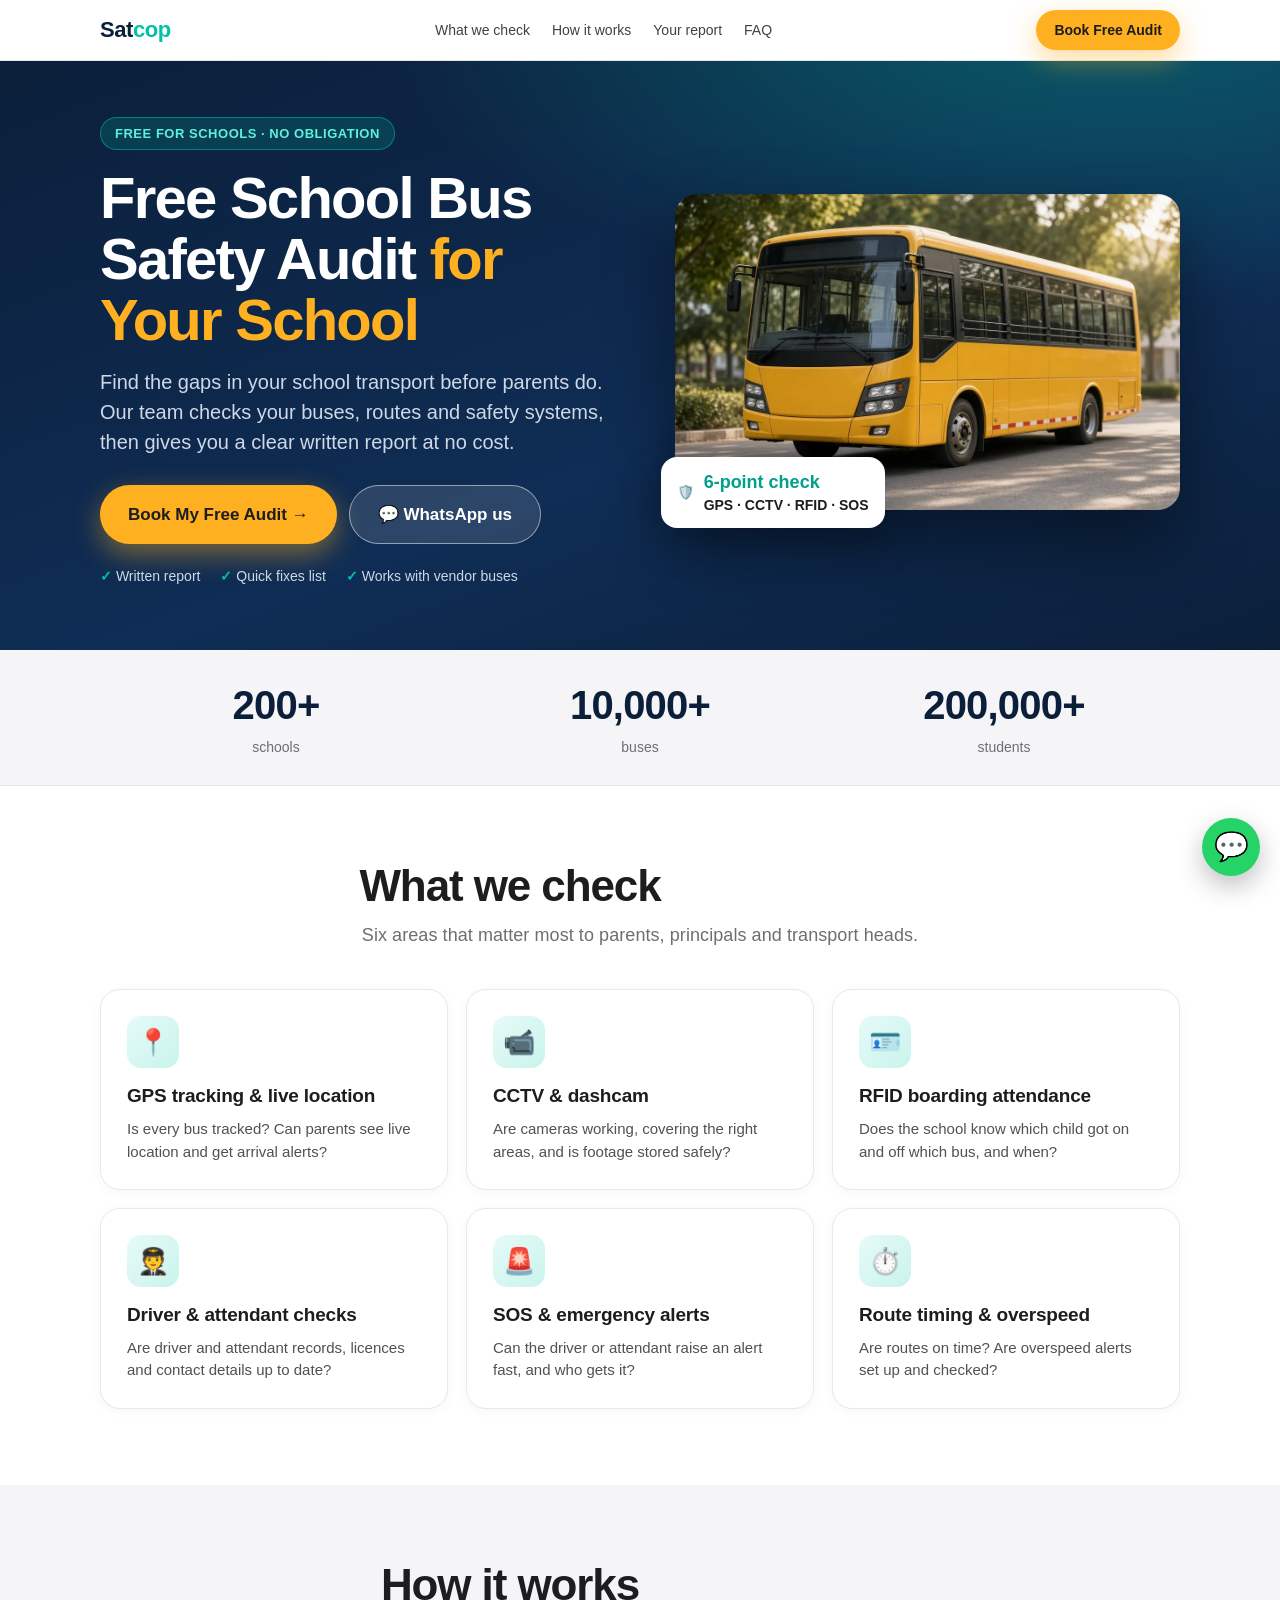
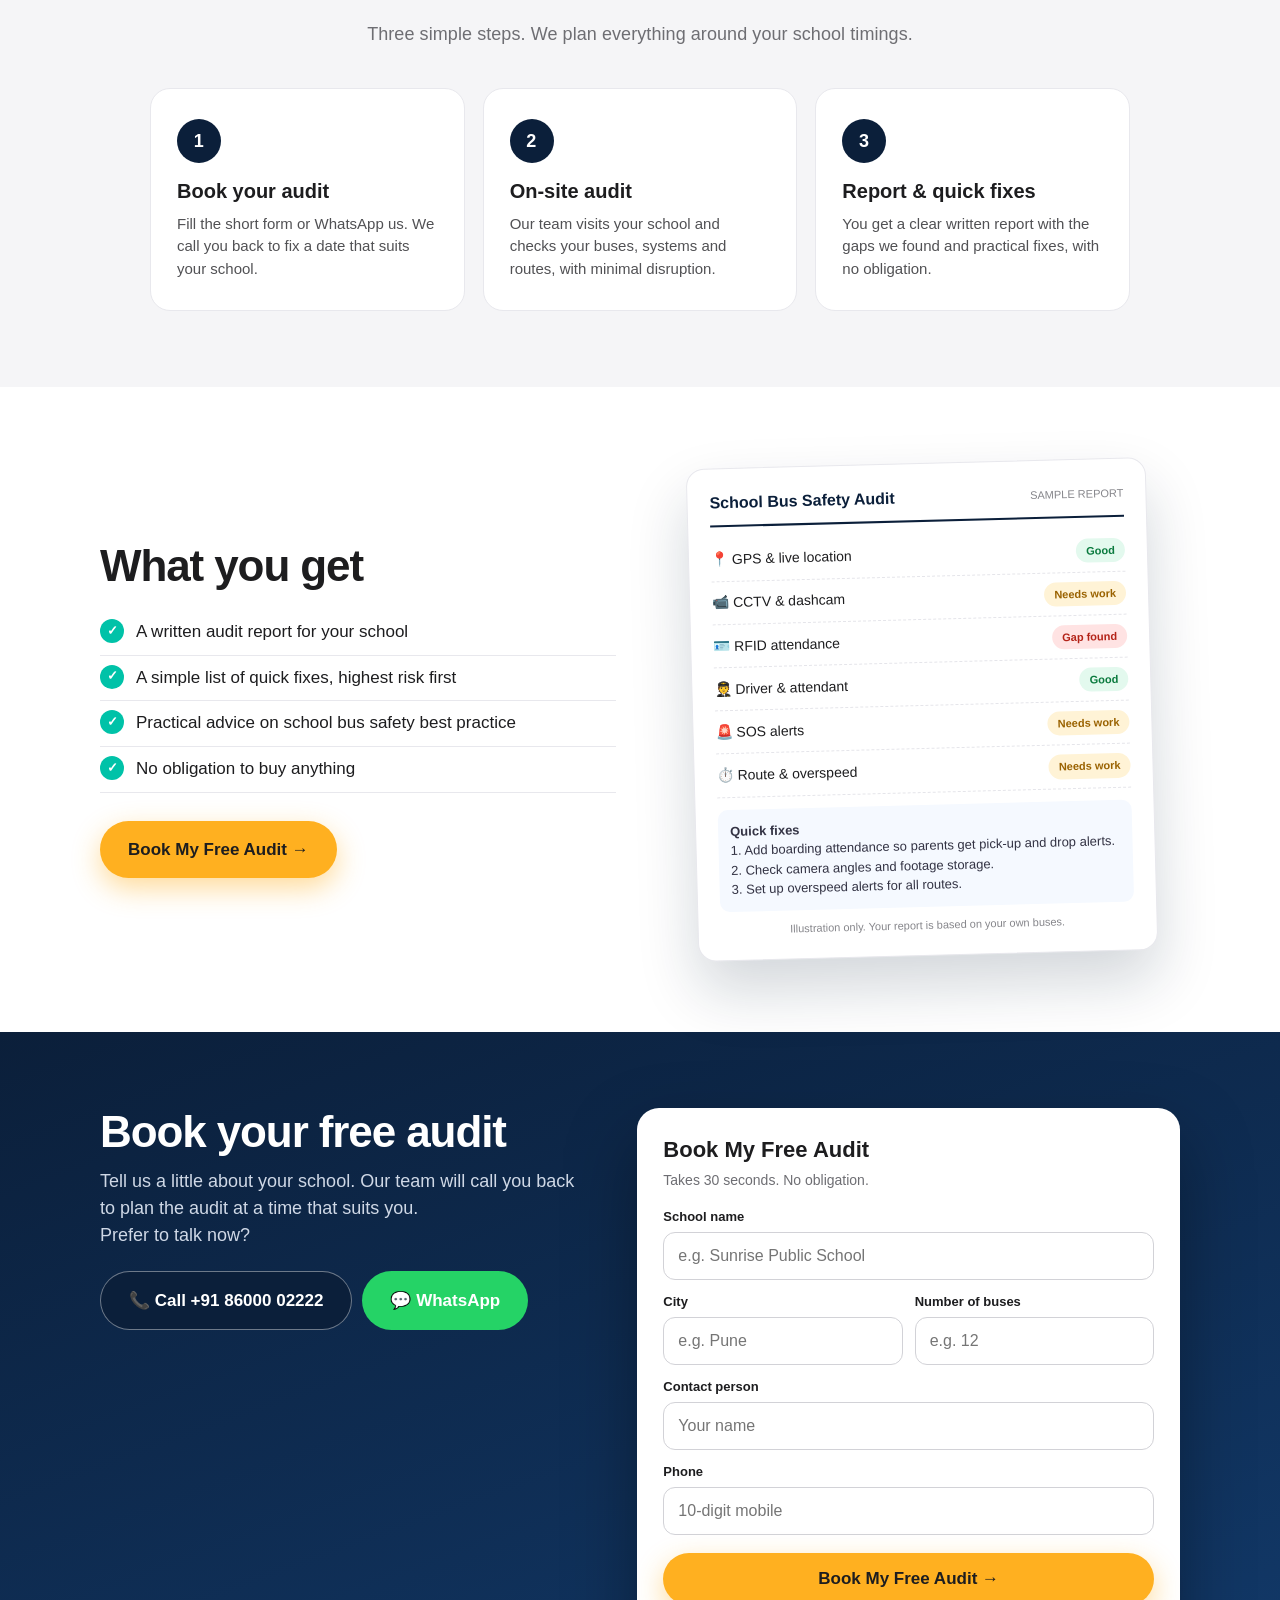
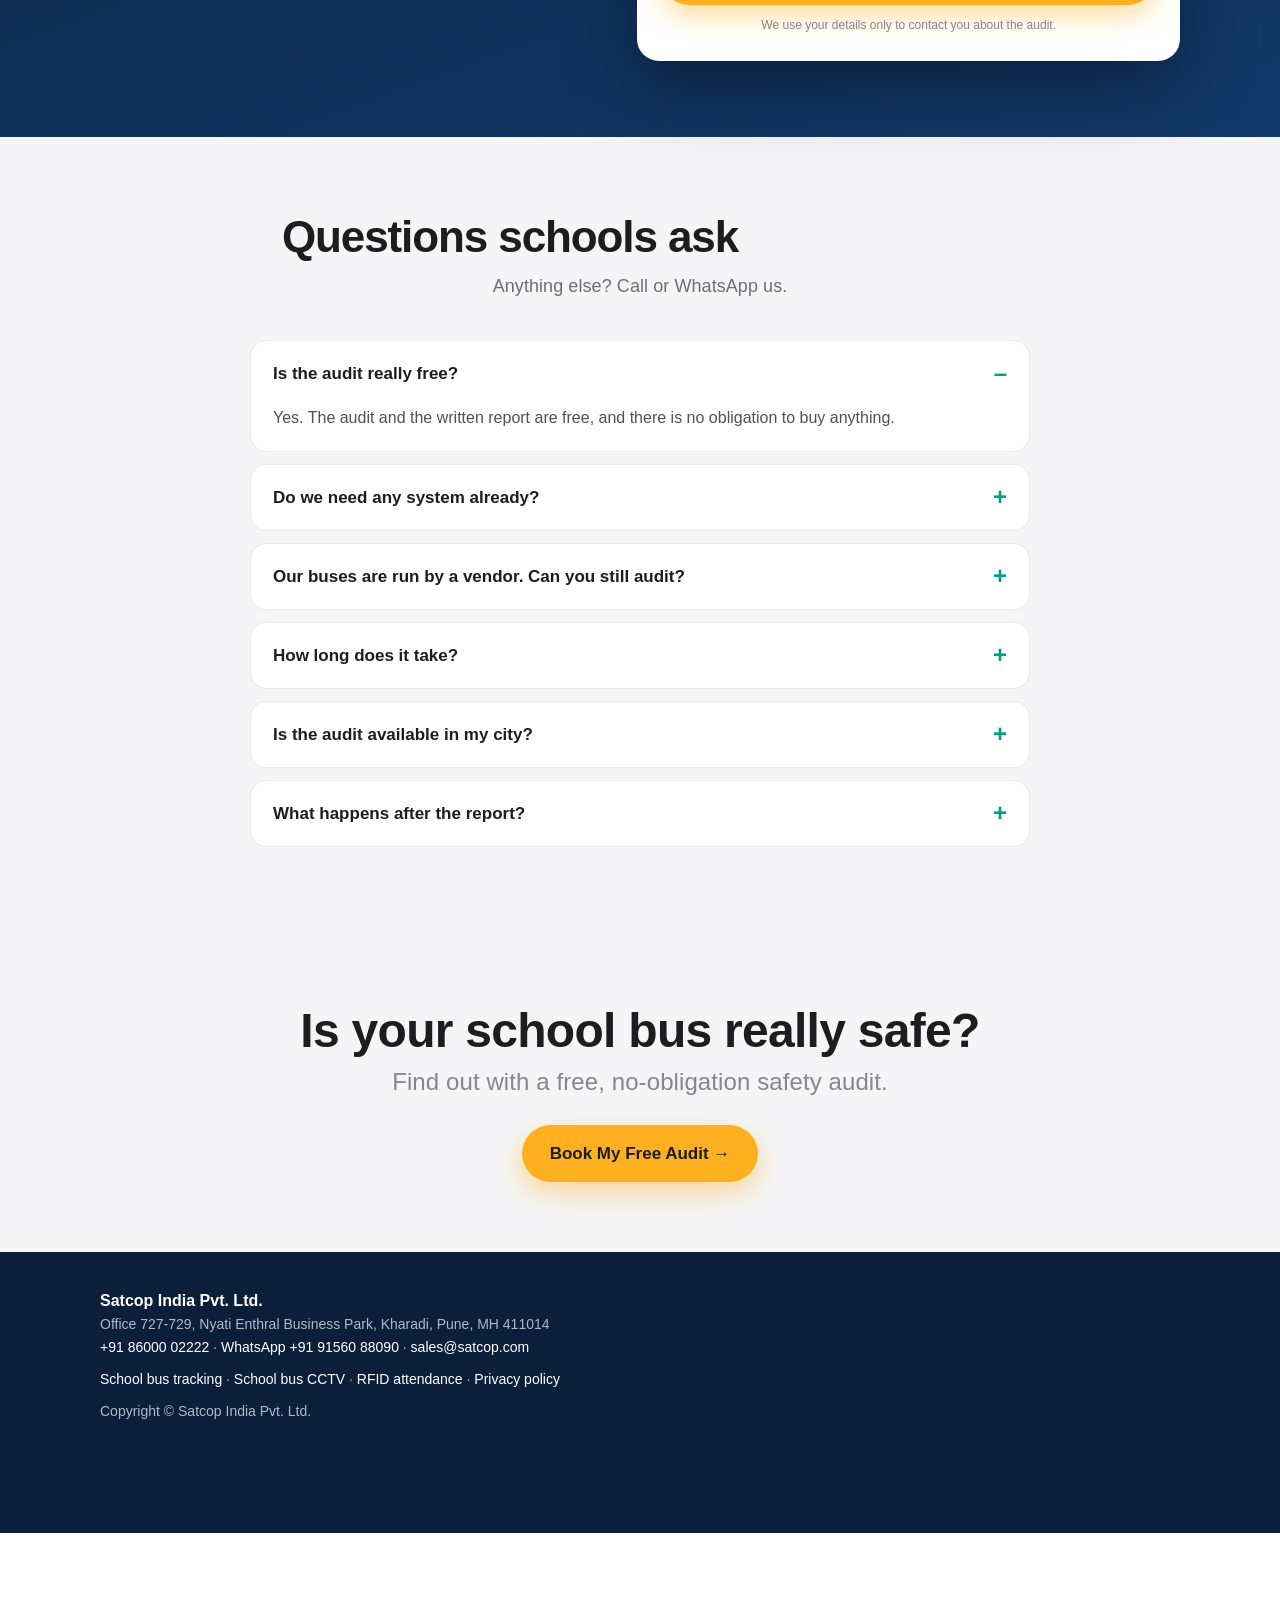
==== school-bus-safety-audit/index.html @ d61df14e "Free audit preview" ====
<!DOCTYPE html>
<html lang="en-IN">
<head>
<meta charset="utf-8"/>
<meta name="viewport" content="width=device-width,initial-scale=1"/>
<title>Free School Bus Safety Audit for Your School | Satcop</title>
<meta name="description" content="Book a free school bus safety audit from Satcop. We check GPS tracking, CCTV, RFID attendance, driver checks, SOS alerts and route timing, then give you a written report. No obligation."/>
<meta name="robots" content="noindex,nofollow"/><!-- PREVIEW: switch to index,follow at go-live -->
<link rel="canonical" href="https://www.satcop.com/school-bus-safety-audit/"/>
<link rel="icon" href="assets/favicon.png"/>
<meta property="og:title" content="Free School Bus Safety Audit for Your School"/>
<meta property="og:description" content="Expert check of your school buses, with a written report and quick fixes. Free, no obligation."/>
<meta property="og:image" content="https://www.satcop.com/school-bus-safety-audit/assets/bus.webp"/>
<script async src="https://www.googletagmanager.com/gtag/js?id=G-XCMGMKFWYH"></script>
<script>window.dataLayer=window.dataLayer||[];function gtag(){dataLayer.push(arguments)}gtag('js',new Date());gtag('config','G-XCMGMKFWYH');</script>
<script type="application/ld+json">{"@context":"https://schema.org","@type":"FAQPage","mainEntity":[
{"@type":"Question","name":"Is the audit really free?","acceptedAnswer":{"@type":"Answer","text":"Yes. The audit and the written report are free, and there is no obligation to buy anything."}},
{"@type":"Question","name":"Do we need any system already?","acceptedAnswer":{"@type":"Answer","text":"No. We check what you have today, even if you have no tracking or cameras yet."}},
{"@type":"Question","name":"Our buses are run by a vendor. Can you still audit?","acceptedAnswer":{"@type":"Answer","text":"Yes. We can check vendor buses with your permission and share the report with you."}}]}</script>
<link rel="stylesheet" href="apple.css"/>
<style>
:root{--navy:#0b1f3a;--teal:#00c2a8;--teal-d:#00a08b;--amber:#ffb020}
*{box-sizing:border-box}body{margin:0;font-family:-apple-system,BlinkMacSystemFont,"Segoe UI",Roboto,Helvetica,Arial,sans-serif;color:#1d1d1f;background:#fff;-webkit-font-smoothing:antialiased}
img{max-width:100%;display:block}a{color:inherit}
.au-wrap{max-width:1120px;margin:0 auto;padding:0 20px}
.au-nav{position:sticky;top:0;z-index:50;background:rgba(255,255,255,.92);backdrop-filter:saturate(180%) blur(16px);border-bottom:1px solid #e5e5ea}
.au-nav .au-wrap{display:flex;align-items:center;justify-content:space-between;height:60px;gap:12px}
.au-logo{font-weight:800;font-size:22px;letter-spacing:-.02em;text-decoration:none;color:var(--navy)}.au-logo span{color:var(--teal)}
.au-nav nav{display:flex;gap:22px;font-size:14px}.au-nav nav a{text-decoration:none;color:#424245}
.btn{display:inline-flex;align-items:center;justify-content:center;gap:8px;border:0;border-radius:999px;font-weight:700;text-decoration:none;cursor:pointer;font-size:17px;padding:16px 28px;transition:transform .15s,box-shadow .15s}
.btn:hover{transform:translateY(-2px)}
.btn-main{background:var(--amber);color:#1d1d1f;box-shadow:0 10px 28px rgba(255,176,32,.45)}
.btn-ghost{background:rgba(255,255,255,.12);color:#fff;border:1.5px solid rgba(255,255,255,.5)}
.btn-sm{padding:10px 18px;font-size:14px}
.btn-wa{background:#25d366;color:#fff}.btn-call{background:var(--navy);color:#fff}
.hero{background:radial-gradient(1200px 500px at 85% -10%,rgba(0,194,168,.35),transparent 60%),linear-gradient(160deg,#0b1f3a 0%,#0f2d55 60%,#0b1f3a 100%);color:#fff;padding:56px 0 64px;overflow:hidden}
.hero .au-wrap{display:grid;grid-template-columns:1.05fr 1fr;gap:44px;align-items:center}
.pill{display:inline-block;background:rgba(0,194,168,.18);color:#5ff0dc;border:1px solid rgba(0,194,168,.5);padding:6px 14px;border-radius:999px;font-size:13px;font-weight:700;letter-spacing:.04em;text-transform:uppercase}
.hero h1{font-size:clamp(34px,5.4vw,58px);line-height:1.05;letter-spacing:-.03em;margin:18px 0 16px}
.hero h1 em{font-style:normal;color:var(--amber)}
.hero p.lead{font-size:clamp(17px,2vw,20px);line-height:1.5;color:#cfd8e6;margin:0 0 28px;max-width:540px}
.hero-ctas{display:flex;flex-wrap:wrap;gap:12px}
.hero-pts{display:flex;flex-wrap:wrap;gap:8px 20px;margin-top:22px;font-size:14px;color:#cfd8e6;list-style:none;padding:0}
.hero-pts li:before{content:"✓ ";color:var(--teal);font-weight:800}
.hero-img{position:relative}
.hero-img img{border-radius:22px;box-shadow:0 30px 70px rgba(0,0,0,.45);aspect-ratio:16/10;object-fit:cover;width:100%}
.badge{position:absolute;left:-14px;bottom:-18px;background:#fff;color:#1d1d1f;border-radius:16px;padding:12px 16px;box-shadow:0 14px 40px rgba(0,0,0,.25);display:flex;gap:10px;align-items:center;font-size:14px;font-weight:600}
.badge b{display:block;font-size:18px;color:var(--teal-d)}
.trust{background:#f5f5f7;padding:26px 0;border-bottom:1px solid #e5e5ea}
.trust .au-wrap{display:grid;grid-template-columns:repeat(3,1fr);text-align:center;gap:12px}
.trust b{display:block;font-size:clamp(26px,4vw,40px);color:var(--navy);letter-spacing:-.02em}
.trust span{font-size:14px;color:#6e6e73}
.sec{padding:76px 0}.sec.alt{background:#f5f5f7}
.sec h2{font-size:clamp(28px,4vw,44px);letter-spacing:-.025em;line-height:1.1;margin:0 0 12px;text-align:center}
.sec .sub{text-align:center;color:#6e6e73;font-size:18px;max-width:640px;margin:0 auto 40px;line-height:1.5}
.grid3{display:grid;grid-template-columns:repeat(3,1fr);gap:18px}
.card{background:#fff;border-radius:20px;padding:26px;border:1px solid #e8e8ed;transition:transform .2s,box-shadow .2s}
.card:hover{transform:translateY(-4px);box-shadow:0 18px 40px rgba(11,31,58,.1)}
.ico{width:52px;height:52px;border-radius:14px;display:grid;place-items:center;font-size:26px;background:linear-gradient(135deg,#e6fbf8,#c9f3ec);margin-bottom:14px}
.card h3{margin:0 0 8px;font-size:19px}.card p{margin:0;color:#515154;line-height:1.5;font-size:15px}
.steps{display:grid;grid-template-columns:repeat(3,1fr);gap:18px;counter-reset:s}
.step{position:relative;background:#fff;border-radius:20px;padding:30px 26px;border:1px solid #e8e8ed}
.step .n{width:44px;height:44px;border-radius:50%;background:var(--navy);color:#fff;display:grid;place-items:center;font-weight:800;font-size:18px;margin-bottom:14px}
.step h3{margin:0 0 6px;font-size:20px}.step p{margin:0;color:#515154;line-height:1.5}
.get{display:grid;grid-template-columns:1fr 1fr;gap:48px;align-items:center}
.get ul{list-style:none;padding:0;margin:20px 0 28px}.get li{padding:10px 0 10px 36px;position:relative;font-size:17px;line-height:1.45;border-bottom:1px solid #e8e8ed}
.get li:before{content:"✓";position:absolute;left:0;top:9px;width:24px;height:24px;border-radius:50%;background:var(--teal);color:#fff;display:grid;place-items:center;font-size:13px;font-weight:800}
.get h2{text-align:left}
.report{background:#fff;border-radius:18px;box-shadow:0 30px 60px rgba(11,31,58,.18);padding:22px;transform:rotate(-1.5deg);border:1px solid #e8e8ed;max-width:460px;margin:0 auto}
.rp-h{display:flex;justify-content:space-between;align-items:center;border-bottom:2px solid var(--navy);padding-bottom:10px;margin-bottom:12px}
.rp-h b{color:var(--navy);font-size:16px}.rp-h small{color:#86868b;font-size:11px}
.rp-row{display:flex;justify-content:space-between;align-items:center;padding:9px 0;border-bottom:1px dashed #e5e5ea;font-size:14px}
.tag{font-size:11px;font-weight:700;padding:4px 10px;border-radius:999px}
.ok{background:#e3f9ee;color:#0a7a3e}.warn{background:#fff3d6;color:#9a6200}.risk{background:#ffe3e3;color:#b42318}
.rp-fix{margin-top:12px;background:#f5f9ff;border-radius:10px;padding:12px;font-size:13px;line-height:1.5;color:#334}
.rp-note{font-size:11px;color:#86868b;margin-top:10px;text-align:center}
.book{background:linear-gradient(160deg,#0b1f3a,#123a6b);color:#fff}
.book .au-wrap{display:grid;grid-template-columns:1fr 1.1fr;gap:44px;align-items:start}
.book h2{text-align:left;color:#fff}.book .lead2{color:#cfd8e6;font-size:18px;line-height:1.5}
.contact-btns{display:flex;flex-wrap:wrap;gap:10px;margin-top:22px}
form.af{background:#fff;color:#1d1d1f;border-radius:22px;padding:26px;box-shadow:0 30px 70px rgba(0,0,0,.35)}
.af h3{margin:0 0 4px;font-size:22px}.af .muted{color:#6e6e73;font-size:14px;margin:0 0 16px}
.af label{display:block;font-size:13px;font-weight:600;margin:12px 0 6px}
.af input{width:100%;padding:14px;border:1.5px solid #d2d2d7;border-radius:12px;font-size:16px;font-family:inherit}
.af input:focus{outline:none;border-color:var(--teal);box-shadow:0 0 0 4px rgba(0,194,168,.18)}
.af .r2{display:grid;grid-template-columns:1fr 1fr;gap:12px}
.af button{width:100%;margin-top:18px}
.af .fine{font-size:12px;color:#86868b;margin:12px 0 0;text-align:center}
.af .status{margin:12px 0 0;font-weight:600;font-size:15px;text-align:center}
.faq{max-width:780px;margin:0 auto}
.faq details{background:#fff;border:1px solid #e8e8ed;border-radius:16px;margin-bottom:12px;padding:0 22px}
.faq summary{cursor:pointer;padding:20px 0;font-weight:700;font-size:17px;list-style:none;display:flex;justify-content:space-between;gap:12px}
.faq summary::-webkit-details-marker{display:none}.faq summary:after{content:"+";font-size:24px;color:var(--teal-d);line-height:1}
.faq details[open] summary:after{content:"–"}
.faq p{margin:0 0 20px;color:#515154;line-height:1.55}
.final{text-align:center;padding:70px 0;background:#f5f5f7}
.final h2{margin-bottom:10px}
.au-foot{background:#0b1f3a;color:#aeb8c8;padding:36px 0 110px;font-size:14px;line-height:1.6}
.au-foot a{color:#fff}.au-foot .fb{color:#fff;font-weight:700;font-size:16px}
.sticky{position:fixed;left:0;right:0;bottom:0;z-index:60;display:none;gap:8px;padding:10px 12px calc(10px + env(safe-area-inset-bottom));background:rgba(255,255,255,.96);backdrop-filter:blur(12px);box-shadow:0 -6px 24px rgba(0,0,0,.12)}
.sticky a{flex:1;padding:13px 6px;font-size:15px;border-radius:12px;white-space:nowrap;gap:5px}
.sticky .btn-main{flex:1.6;box-shadow:none}
.fab{position:fixed;right:20px;bottom:24px;z-index:60;width:58px;height:58px;border-radius:50%;background:#25d366;display:grid;place-items:center;box-shadow:0 10px 26px rgba(0,0,0,.25);font-size:28px;text-decoration:none}
@media(max-width:900px){
 .au-nav nav{display:none}
 .hero{padding:32px 0 48px}.hero .au-wrap,.get,.book .au-wrap{grid-template-columns:1fr;gap:30px}
 .grid3,.steps{grid-template-columns:1fr 1fr}
 .sec{padding:56px 0}.sticky{display:flex}.fab{display:none}.au-foot{padding-bottom:120px}
 .get h2,.book h2{text-align:center}.get .btn{width:100%}
}
@media(max-width:560px){
 .grid3,.steps{grid-template-columns:1fr}.af .r2{grid-template-columns:1fr}
 .hero-ctas .btn{width:100%}.badge{left:10px;bottom:-16px}
 .trust .au-wrap{gap:4px}.trust span{font-size:12px}
 .au-nav .btn-sm{padding:8px 14px;font-size:13px}
}
</style>
</head>
<body>
<header class="au-nav"><div class="au-wrap">
 <a class="au-logo" href="https://www.satcop.com/">Sat<span>cop</span></a>
 <nav aria-label="Primary"><a href="#check">What we check</a><a href="#how">How it works</a><a href="#report">Your report</a><a href="#faq">FAQ</a></nav>
 <a class="btn btn-main btn-sm" href="#book" data-cta="nav">Book Free Audit</a>
</div></header>
<main>
<section class="hero"><div class="au-wrap">
 <div>
  <span class="pill">Free for schools · No obligation</span>
  <h1>Free School Bus Safety Audit <em>for Your School</em></h1>
  <p class="lead">Find the gaps in your school transport before parents do. Our team checks your buses, routes and safety systems, then gives you a clear written report at no cost.</p>
  <div class="hero-ctas">
   <a class="btn btn-main" href="#book" data-cta="hero">Book My Free Audit →</a>
   <a class="btn btn-ghost" href="https://wa.me/919156088090?text=Hi%20Satcop%2C%20I%20want%20to%20book%20a%20free%20school%20bus%20safety%20audit" target="_blank" rel="noopener" data-cta="hero-wa">💬 WhatsApp us</a>
  </div>
  <ul class="hero-pts"><li>Written report</li><li>Quick fixes list</li><li>Works with vendor buses</li></ul>
 </div>
 <div class="hero-img">
  <img src="assets/bus.webp" width="1280" height="720" alt="School bus parked outside a school, ready for a safety audit" fetchpriority="high"/>
  <div class="badge">🛡️<div><b>6-point check</b>GPS · CCTV · RFID · SOS</div></div>
 </div>
</div></section>

<section class="trust" aria-label="Satcop in numbers"><div class="au-wrap">
 <div><b>200+</b><span>schools</span></div>
 <div><b>10,000+</b><span>buses</span></div>
 <div><b>200,000+</b><span>students</span></div>
</div></section>

<section class="sec" id="check"><div class="au-wrap">
 <h2>What we check</h2>
 <p class="sub">Six areas that matter most to parents, principals and transport heads.</p>
 <div class="grid3">
  <div class="card"><div class="ico">📍</div><h3>GPS tracking &amp; live location</h3><p>Is every bus tracked? Can parents see live location and get arrival alerts?</p></div>
  <div class="card"><div class="ico">📹</div><h3>CCTV &amp; dashcam</h3><p>Are cameras working, covering the right areas, and is footage stored safely?</p></div>
  <div class="card"><div class="ico">🪪</div><h3>RFID boarding attendance</h3><p>Does the school know which child got on and off which bus, and when?</p></div>
  <div class="card"><div class="ico">🧑‍✈️</div><h3>Driver &amp; attendant checks</h3><p>Are driver and attendant records, licences and contact details up to date?</p></div>
  <div class="card"><div class="ico">🚨</div><h3>SOS &amp; emergency alerts</h3><p>Can the driver or attendant raise an alert fast, and who gets it?</p></div>
  <div class="card"><div class="ico">⏱️</div><h3>Route timing &amp; overspeed</h3><p>Are routes on time? Are overspeed alerts set up and checked?</p></div>
 </div>
</div></section>

<section class="sec alt" id="how"><div class="au-wrap">
 <h2>How it works</h2>
 <p class="sub">Three simple steps. We plan everything around your school timings.</p>
 <div class="steps">
  <div class="step"><div class="n">1</div><h3>Book your audit</h3><p>Fill the short form or WhatsApp us. We call you back to fix a date that suits your school.</p></div>
  <div class="step"><div class="n">2</div><h3>On-site audit</h3><p>Our team visits your school and checks your buses, systems and routes, with minimal disruption.</p></div>
  <div class="step"><div class="n">3</div><h3>Report &amp; quick fixes</h3><p>You get a clear written report with the gaps we found and practical fixes, with no obligation.</p></div>
 </div>
</div></section>

<section class="sec" id="report"><div class="au-wrap get">
 <div>
  <h2>What you get</h2>
  <ul>
   <li>A written audit report for your school</li>
   <li>A simple list of quick fixes, highest risk first</li>
   <li>Practical advice on school bus safety best practice</li>
   <li>No obligation to buy anything</li>
  </ul>
  <a class="btn btn-main" href="#book" data-cta="report">Book My Free Audit →</a>
 </div>
 <div>
  <div class="report" aria-label="Sample audit report (illustration)">
   <div class="rp-h"><b>School Bus Safety Audit</b><small>SAMPLE REPORT</small></div>
   <div class="rp-row">📍 GPS &amp; live location<span class="tag ok">Good</span></div>
   <div class="rp-row">📹 CCTV &amp; dashcam<span class="tag warn">Needs work</span></div>
   <div class="rp-row">🪪 RFID attendance<span class="tag risk">Gap found</span></div>
   <div class="rp-row">🧑‍✈️ Driver &amp; attendant<span class="tag ok">Good</span></div>
   <div class="rp-row">🚨 SOS alerts<span class="tag warn">Needs work</span></div>
   <div class="rp-row">⏱️ Route &amp; overspeed<span class="tag warn">Needs work</span></div>
   <div class="rp-fix"><b>Quick fixes</b><br/>1. Add boarding attendance so parents get pick-up and drop alerts.<br/>2. Check camera angles and footage storage.<br/>3. Set up overspeed alerts for all routes.</div>
   <p class="rp-note">Illustration only. Your report is based on your own buses.</p>
  </div>
 </div>
</div></section>

<section class="sec book" id="book"><div class="au-wrap">
 <div>
  <h2>Book your free audit</h2>
  <p class="lead2">Tell us a little about your school. Our team will call you back to plan the audit at a time that suits you.</p>
  <p class="lead2">Prefer to talk now?</p>
  <div class="contact-btns">
   <a class="btn btn-call" style="border:1.5px solid rgba(255,255,255,.4)" href="tel:+918600002222" data-cta="book-call">📞 Call +91 86000 02222</a>
   <a class="btn btn-wa" href="https://wa.me/919156088090?text=Hi%20Satcop%2C%20I%20want%20to%20book%20a%20free%20school%20bus%20safety%20audit" target="_blank" rel="noopener" data-cta="book-wa">💬 WhatsApp</a>
  </div>
 </div>
 <form class="af" id="audit-form" action="https://www.satcop.com/lead-submit.php" method="post" target="af-sink" data-satcop-form="free-audit" novalidate>
  <h3>Book My Free Audit</h3>
  <p class="muted">Takes 30 seconds. No obligation.</p>
  <input type="hidden" name="service" value="Free School Bus Safety Audit"/>
  <input type="hidden" name="source_page" value="free-audit"/>
  <input type="hidden" name="source" value="free-audit"/>
  <input type="hidden" name="form_id" value="free-audit-form"/>
  <input type="hidden" name="page_url" value=""/>
  <input type="hidden" name="message" value=""/>
  <div style="position:absolute;left:-10000px;width:1px;height:1px;overflow:hidden" aria-hidden="true"><label for="af-website">Website</label><input id="af-website" name="website" type="text" tabindex="-1" autocomplete="off"/></div>
  <label for="af-school">School name</label><input id="af-school" name="school_name" required placeholder="e.g. Sunrise Public School"/>
  <div class="r2">
   <div><label for="af-city">City</label><input id="af-city" name="city" required placeholder="e.g. Pune"/></div>
   <div><label for="af-bus">Number of buses</label><input id="af-bus" name="bus_count" inputmode="numeric" maxlength="5" placeholder="e.g. 12"/></div>
  </div>
  <label for="af-name">Contact person</label><input id="af-name" name="name" required autocomplete="name" placeholder="Your name"/>
  <label for="af-phone">Phone</label><input id="af-phone" name="phone" type="tel" inputmode="tel" maxlength="16" required autocomplete="tel" placeholder="10-digit mobile"/>
  <button class="btn btn-main" type="submit">Book My Free Audit →</button>
  <p class="status" role="status" aria-live="polite" hidden></p>
  <p class="fine">We use your details only to contact you about the audit.</p>
 </form>
 <iframe name="af-sink" title="form" style="display:none"></iframe>
</div></section>

<section class="sec alt" id="faq"><div class="au-wrap">
 <h2>Questions schools ask</h2>
 <p class="sub">Anything else? Call or WhatsApp us.</p>
 <div class="faq">
  <details open><summary>Is the audit really free?</summary><p>Yes. The audit and the written report are free, and there is no obligation to buy anything.</p></details>
  <details><summary>Do we need any system already?</summary><p>No. We check what you have today, even if you have no tracking or cameras yet.</p></details>
  <details><summary>Our buses are run by a vendor. Can you still audit?</summary><p>Yes. We can check vendor buses with your permission and share the report with you.</p></details>
  <details><summary>How long does it take?</summary><p>It depends on how many buses you run. We plan the visit around your school timings, and our team will confirm the time when we call.</p></details>
  <details><summary>Is the audit available in my city?</summary><p>Call or WhatsApp us with your city and we will confirm.</p></details>
  <details><summary>What happens after the report?</summary><p>We walk you through the findings. If you want help fixing the gaps, we can share a quote, but that is entirely your choice.</p></details>
 </div>
</div></section>

<section class="final"><div class="au-wrap">
 <h2>Is your school bus really safe?</h2>
 <p class="sub">Find out with a free, no-obligation safety audit.</p>
 <a class="btn btn-main" href="#book" data-cta="final">Book My Free Audit →</a>
</div></section>
</main>
<footer class="au-foot"><div class="au-wrap">
 <div class="fb">Satcop India Pvt. Ltd.</div>
 <div>Office 727-729, Nyati Enthral Business Park, Kharadi, Pune, MH 411014</div>
 <div><a href="tel:+918600002222">+91 86000 02222</a> · <a href="https://wa.me/919156088090">WhatsApp +91 91560 88090</a> · <a href="mailto:sales@satcop.com">sales@satcop.com</a></div>
 <div style="margin-top:10px"><a href="https://www.satcop.com/school-bus-tracking-solution/">School bus tracking</a> · <a href="https://www.satcop.com/school-bus-cctv-camera/">School bus CCTV</a> · <a href="https://www.satcop.com/rfid-attendance-system-school/">RFID attendance</a> · <a href="https://www.satcop.com/privacy-policy/">Privacy policy</a></div>
 <div style="margin-top:10px">Copyright © Satcop India Pvt. Ltd.</div>
</div></footer>
<div class="sticky" aria-label="Quick actions">
 <a class="btn btn-call" href="tel:+918600002222" data-cta="sticky-call">📞 Call</a>
 <a class="btn btn-wa" href="https://wa.me/919156088090?text=Hi%20Satcop%2C%20I%20want%20to%20book%20a%20free%20school%20bus%20safety%20audit" target="_blank" rel="noopener" data-cta="sticky-wa">💬 WhatsApp</a>
 <a class="btn btn-main" href="#book" data-cta="sticky-book">Book Free Audit</a>
</div>
<a class="fab" href="https://wa.me/919156088090?text=Hi%20Satcop%2C%20I%20want%20to%20book%20a%20free%20school%20bus%20safety%20audit" target="_blank" rel="noopener" aria-label="WhatsApp us" data-cta="fab-wa">💬</a>
<script>
(function(){
 var f=document.getElementById('audit-form'),st=f.querySelector('.status'),sent=false;
 document.querySelectorAll('[data-cta]').forEach(function(a){a.addEventListener('click',function(){gtag('event',/wa\.me/.test(a.href)?'whatsapp_click':/^tel:/.test(a.href)?'call_click':'cta_click',{cta:a.getAttribute('data-cta'),page:'free-audit'});});});
 function say(t,c){st.hidden=false;st.textContent=t;st.style.color=c||'#1d1d1f';}
 f.addEventListener('submit',function(e){
  if(f.website.value){e.preventDefault();say('Thank you! Our team will call you back shortly.','#0a7a3e');return;}
  var p=f.phone.value.replace(/\D/g,'').replace(/^(91|0)(?=\d{10}$)/,'');
  if(f.school_name.value.trim().length<2){e.preventDefault();say('Please enter your school name.','#b42318');f.school_name.focus();return;}
  if(!f.city.value.trim()){e.preventDefault();say('Please enter your city.','#b42318');f.city.focus();return;}
  if(f.name.value.trim().length<2){e.preventDefault();say('Please enter the contact person\'s name.','#b42318');f.name.focus();return;}
  if(!/^[6-9]\d{9}$/.test(p)){e.preventDefault();say('Please enter a 10-digit Indian mobile number.','#b42318');f.phone.focus();return;}
  f.page_url.value=location.href;
  f.message.value='FREE AUDIT REQUEST | School: '+f.school_name.value.trim()+' | Buses: '+(f.bus_count.value||'-')+' | Source: free-audit';
  sent=true;say('Sending…');
  gtag('event','generate_lead',{form_id:'free-audit-form',lead_source:'free-audit',city:f.city.value.trim(),bus_count:f.bus_count.value||''});
  gtag('event','free_audit_form_submit',{form_id:'free-audit-form'});
 });
 document.querySelector('iframe[name=af-sink]').addEventListener('load',function(){if(sent){say('Thank you! We have received your request. Our team will call you to plan your free audit.','#0a7a3e');f.reset();sent=false;}});
})();
</script>
</body>
</html>
---- school-bus-safety-audit/apple.css ----
/* Satcop Apple-style shared stylesheet */
:root{
  --bg:#f5f5f7; --white:#fff; --ink:#1d1d1f; --muted:#86868b; --link:#0066cc;
  --link-dark:#2997ff; --accent:#00c2a8; --dark:#000; --card-dark:#1c1c1e;
}
*{box-sizing:border-box;margin:0;padding:0}
html{scroll-behavior:smooth}
body{
  font-family:-apple-system,BlinkMacSystemFont,"SF Pro Text","SF Pro Display","Segoe UI",Roboto,Helvetica,Arial,sans-serif;
  color:var(--ink); background:var(--bg); line-height:1.47059; font-weight:400;
  -webkit-font-smoothing:antialiased; min-height:100vh; display:flex; flex-direction:column;
}
a{color:inherit;text-decoration:none}
img{max-width:100%;height:auto;display:block}
.nav{
  position:sticky;top:0;z-index:50;
  backdrop-filter:saturate(180%) blur(20px); -webkit-backdrop-filter:saturate(180%) blur(20px);
  background:rgba(251,251,253,.72); border-bottom:1px solid rgba(0,0,0,.08);
}
.nav-inner{
  max-width:980px;margin:0 auto;padding:0 22px;height:48px;
  display:flex;align-items:center;justify-content:space-between;gap:16px;
  font-size:12px;color:rgba(0,0,0,.8);
}
.logo{font-size:19px;font-weight:600;letter-spacing:-.02em}
.nav-links{display:flex;gap:22px;align-items:center;flex-wrap:wrap}
.nav-links a{opacity:.8}
.nav-links a:hover,.nav-links a.active{opacity:1}
.nav-dd{position:relative}
.nav-dd > .dd-toggle{
  opacity:.8;cursor:pointer;background:none;border:0;padding:0;font:inherit;color:inherit;
  display:inline-flex;align-items:center;gap:4px;
}
.nav-dd > .dd-toggle:hover,.nav-dd.open > .dd-toggle{opacity:1}
.nav-dd > .dd-toggle::after{content:"▾";font-size:10px;opacity:.7}
/* Keep menu open on hover OR when .open (click/tap) — no hover gap */
.nav-dd:hover .dd-menu,.nav-dd:focus-within .dd-menu,.nav-dd.open .dd-menu{display:block}
.dd-menu{
  display:none;position:absolute;top:calc(100% - 2px);left:50%;transform:translateX(-50%);
  margin-top:0;background:rgba(255,255,255,.96);backdrop-filter:blur(20px);
  border-radius:14px;padding:10px 0;min-width:220px;z-index:80;
  box-shadow:0 12px 40px rgba(0,0,0,.12);border:1px solid rgba(0,0,0,.06);
}
/* Invisible bridge so mouse can reach menu without closing hover */
.dd-menu::before{
  content:"";position:absolute;left:0;right:0;top:-14px;height:14px;
}
.dd-menu a{display:block;padding:10px 18px;font-size:13px;opacity:1;color:var(--ink);position:relative;z-index:1}
.dd-menu a:hover{background:rgba(0,0,0,.04)}
.cta-pill{
  background:var(--ink);color:#fff;border-radius:980px;
  padding:6px 14px;font-size:12px;font-weight:500;white-space:nowrap;
}
.cta-pill:hover{opacity:.88}
.nav-toggle{display:none;background:none;border:0;font-size:18px;cursor:pointer;padding:6px}
main{flex:1}
.stage{padding:72px 22px 80px;text-align:center}
.stage.dark{background:var(--dark);color:#f5f5f7}
.stage.dark .sub{color:#a1a1a6}
.stage.dark .muted-link{color:var(--link-dark)}
.stage.dark .card{background:var(--card-dark);box-shadow:none}
.stage.dark .card p{color:#a1a1a6}
.stage.dark .card .more{color:var(--link-dark)}
.stage.dark .eyebrow{color:var(--link-dark)}
.stage.cta{padding:100px 22px;background:var(--white)}
.wrap{max-width:980px;margin:0 auto}
.eyebrow{
  font-size:19px;font-weight:600;color:#bf4800;margin-bottom:6px;letter-spacing:-.01em
}
.stage.dark .eyebrow{color:var(--link-dark)}
h1{
  font-size:clamp(40px,7vw,72px);line-height:1.05;font-weight:600;
  letter-spacing:-.015em;margin:0 auto 12px;max-width:920px
}
h2{
  font-size:clamp(32px,5vw,48px);line-height:1.07;font-weight:600;
  letter-spacing:-.015em;margin:0 auto 10px;max-width:820px
}
.sub{
  font-size:clamp(17px,2.2vw,24px);line-height:1.25;font-weight:400;
  color:var(--muted);max-width:720px;margin:0 auto 28px;letter-spacing:.004em
}
.links{display:flex;gap:22px;justify-content:center;flex-wrap:wrap;font-size:19px}
.links a{color:var(--link)}
.links a:hover{text-decoration:underline}
.muted-link{color:var(--link)}
.hero-media{
  margin:48px auto 0;max-width:980px;border-radius:28px;overflow:hidden;
  box-shadow:0 24px 80px rgba(0,0,0,.18);
}
.hero-media img{display:block;width:100%;height:auto}
.duo{
  display:grid;grid-template-columns:1.1fr .9fr;gap:20px;
  max-width:980px;margin:40px auto 0;align-items:stretch
}
.duo .hero-media{margin:0}
.duo .hero-media img{height:100%;object-fit:cover;min-height:260px}
.grid-2,.grid-3,.grid-4{
  display:grid;gap:16px;max-width:980px;margin:40px auto 0;text-align:left
}
.grid-2{grid-template-columns:1fr 1fr}
.grid-3{grid-template-columns:repeat(3,1fr)}
.grid-4{grid-template-columns:repeat(4,1fr);gap:14px}
.card{
  background:var(--white);border-radius:28px;padding:36px 28px 32px;
  min-height:200px;display:flex;flex-direction:column;justify-content:space-between;
  box-shadow:0 2px 12px rgba(0,0,0,.04);
}
.card.media-card{padding:0;overflow:hidden;min-height:280px}
.card.media-card img{width:100%;height:180px;object-fit:cover;object-position:center;display:block}
.card.media-card .body{padding:24px;flex:1;display:flex;flex-direction:column;justify-content:space-between}
.card h3{font-size:22px;letter-spacing:-.01em;margin-bottom:8px}
.card p{color:var(--muted);font-size:15px;line-height:1.4}
.card .more{margin-top:18px;color:var(--link);font-size:16px}
.bullets{
  list-style:none;max-width:680px;margin:28px auto 0;text-align:left;
  font-size:17px;color:var(--muted)
}
.bullets li{padding:12px 0;border-bottom:1px solid rgba(0,0,0,.06);padding-left:22px;position:relative}
.stage.dark .bullets li{border-bottom-color:rgba(255,255,255,.1);color:#a1a1a6}
.bullets li::before{content:"";position:absolute;left:0;top:20px;width:8px;height:8px;border-radius:50%;background:var(--accent)}
.chip{
  display:inline-block;font-size:12px;font-weight:600;letter-spacing:.06em;
  text-transform:uppercase;color:var(--muted);margin-bottom:12px
}
.stage.dark .chip{color:#86868b}
.steps{display:grid;grid-template-columns:repeat(3,1fr);gap:16px;max-width:980px;margin:40px auto 0;text-align:left}
.step{background:var(--white);border-radius:24px;padding:28px 24px}
.stage.dark .step{background:var(--card-dark)}
.step .n{font-size:13px;font-weight:600;color:var(--accent);margin-bottom:8px;letter-spacing:.04em}
.step h3{font-size:20px;margin-bottom:8px}
.step p{color:var(--muted);font-size:15px;line-height:1.4}
.stage.dark .step p{color:#a1a1a6}
.related{padding:64px 22px 72px;text-align:center;background:var(--bg)}
.related h2{font-size:clamp(28px,4vw,40px)}
.footer{
  background:var(--bg);border-top:1px solid rgba(0,0,0,.08);
  padding:40px 22px 60px;font-size:12px;color:var(--muted)
}
.footer .wrap{display:flex;justify-content:space-between;gap:24px;flex-wrap:wrap}
.footer a{color:var(--muted)}
.footer a:hover{text-decoration:underline;color:var(--ink)}
.proof{display:flex;justify-content:center;gap:48px;flex-wrap:wrap;max-width:900px;margin:0 auto;padding:20px 0 0}
.proof b{display:block;font-size:36px;letter-spacing:-.02em;font-weight:600}
.proof span{font-size:13px;color:var(--muted)}
.feat-strip{background:linear-gradient(180deg,#000 0%,#111 100%);color:#f5f5f7;padding:64px 22px 72px;text-align:center}
.feat-strip .sub{color:#a1a1a6}
.feat-strip .muted-link{color:var(--link-dark)}
.spec-table{max-width:720px;margin:32px auto 0;text-align:left;font-size:15px;width:100%}
.spec-table tr{border-bottom:1px solid rgba(0,0,0,.06)}
.stage.dark .spec-table tr{border-bottom-color:rgba(255,255,255,.1)}
.spec-table td{padding:12px 8px;vertical-align:top}
.spec-table td:first-child{font-weight:600;width:42%;color:var(--ink)}
.stage.dark .spec-table td:first-child{color:#f5f5f7}
.spec-table td:last-child{color:var(--muted)}
.stage.dark .spec-table td:last-child{color:#a1a1a6}
.contact-grid{display:grid;grid-template-columns:1fr 1fr;gap:16px;max-width:720px;margin:36px auto 0;text-align:left}
.contact-grid .card{min-height:auto}
@media(max-width:900px){
  .grid-4{grid-template-columns:1fr 1fr}
  .grid-3,.grid-2,.steps,.duo,.contact-grid{grid-template-columns:1fr}
  .nav-links{display:none}
  .nav-links.open{
    display:flex;flex-direction:column;position:absolute;top:48px;left:0;right:0;
    background:rgba(251,251,253,.98);padding:16px 22px 24px;gap:14px;
    border-bottom:1px solid rgba(0,0,0,.08);align-items:flex-start;
  }
  .nav-dd .dd-menu{position:static;transform:none;display:block;box-shadow:none;border:0;padding:4px 0 4px 12px;background:transparent;min-width:0}
  .nav-toggle{display:block}
}
@media(max-width:600px){.grid-4{grid-template-columns:1fr}}

/* —— Contact dock (sticky) —— */
body{padding-bottom:88px}
.contact-dock{
  position:fixed;bottom:0;left:0;right:0;z-index:60;
  display:flex;justify-content:center;pointer-events:none;
  padding:0 12px calc(12px + env(safe-area-inset-bottom,0px));
}
.contact-dock-inner{
  pointer-events:auto;
  display:flex;align-items:center;gap:6px;
  background:rgba(251,251,253,.86);
  backdrop-filter:saturate(180%) blur(20px);-webkit-backdrop-filter:saturate(180%) blur(20px);
  border:1px solid rgba(0,0,0,.08);border-radius:980px;
  padding:8px 10px;box-shadow:0 8px 32px rgba(0,0,0,.12);
  max-width:100%;
}
.dock-btn{
  display:inline-flex;align-items:center;gap:6px;
  font-size:13px;font-weight:500;color:var(--ink);
  padding:8px 14px;border-radius:980px;white-space:nowrap;
  transition:background .15s ease,opacity .15s ease;
}
.dock-btn:hover{background:rgba(0,0,0,.06)}
.dock-btn.wa{background:rgba(37,211,102,.14);color:#0b7a3a}
.dock-btn.wa:hover{background:rgba(37,211,102,.22)}
.dock-btn.call{background:rgba(0,0,0,.04)}
.dock-btn .ico{font-size:14px;line-height:1}
.dock-btn.more{padding:8px 12px;opacity:.75;font-size:12px}
.dock-btn.more:hover{opacity:1}
@media(max-width:520px){
  .contact-dock-inner{gap:4px;padding:7px 8px}
  .dock-btn{padding:8px 11px;font-size:12px}
  .dock-btn .dock-label-full{display:none}
  .dock-btn .dock-label-short{display:inline}
}
.dock-label-short{display:none}
@media(prefers-color-scheme:dark){
  .contact-dock-inner{
    background:rgba(28,28,30,.88);border-color:rgba(255,255,255,.12);
    box-shadow:0 8px 32px rgba(0,0,0,.45);
  }
  .dock-btn{color:#f5f5f7}
  .dock-btn:hover{background:rgba(255,255,255,.08)}
  .dock-btn.wa{background:rgba(37,211,102,.18);color:#6dff9f}
  .dock-btn.call{background:rgba(255,255,255,.06)}
}
@media print{
  .contact-dock,body{padding-bottom:0}
  .contact-dock{display:none!important}
  body{padding-bottom:0!important}
}

/* —— Reference gallery —— */
.ref-gallery{padding:56px 22px 64px;text-align:center}
.ref-gallery .eyebrow,.ref-gallery .chip{margin-bottom:8px}
.ref-gallery h2{font-size:clamp(28px,4vw,40px);margin-bottom:8px}
.ref-strip{
  display:grid;grid-template-columns:repeat(4,1fr);gap:14px;
  max-width:980px;margin:28px auto 0;text-align:left;
}
.ref-item{
  background:var(--white);border-radius:18px;overflow:hidden;
  box-shadow:0 2px 12px rgba(0,0,0,.04);
}
.ref-item .ref-frame{
  aspect-ratio:16/9;overflow:hidden;background:#e8e8ed;
}
.ref-item img{width:100%;height:100%;object-fit:cover;display:block}
.ref-item figcaption{
  padding:12px 14px 14px;font-size:13px;color:var(--muted);line-height:1.35;
}
.stage.dark .ref-item{background:var(--card-dark);box-shadow:none}
.stage.dark .ref-item figcaption{color:#a1a1a6}
@media(max-width:900px){
  .ref-strip{
    display:flex;overflow-x:auto;scroll-snap-type:x mandatory;
    gap:12px;padding-bottom:8px;-webkit-overflow-scrolling:touch;
    max-width:100%;
  }
  .ref-item{flex:0 0 78%;scroll-snap-align:start;max-width:320px}
}
@media(max-width:600px){.ref-item{flex-basis:86%}}

/* —— Action cards (contact) —— */
.action-grid{
  display:grid;grid-template-columns:repeat(3,1fr);gap:14px;
  max-width:980px;margin:36px auto 0;text-align:left;
}
.action-card{
  background:var(--white);border-radius:22px;padding:28px 24px;
  box-shadow:0 2px 12px rgba(0,0,0,.04);
  display:flex;flex-direction:column;gap:10px;min-height:160px;
  transition:transform .15s ease,box-shadow .15s ease;
}
.action-card:hover{transform:translateY(-2px);box-shadow:0 8px 28px rgba(0,0,0,.08)}
.action-card .ac-icon{font-size:22px;line-height:1}
.action-card h3{font-size:19px;letter-spacing:-.01em}
.action-card p{color:var(--muted);font-size:14px;line-height:1.4;flex:1}
.action-card .ac-go{color:var(--link);font-size:15px;font-weight:500;margin-top:4px}
.action-card.wa{border:1px solid rgba(37,211,102,.28);background:linear-gradient(180deg,#f6fff9 0%,#fff 60%)}
.action-card.wa .ac-go{color:#0b7a3a}
@media(max-width:900px){.action-grid{grid-template-columns:1fr 1fr}}
@media(max-width:560px){.action-grid{grid-template-columns:1fr}}

/* —— Lead form —— */
.lead-form-wrap{
  max-width:560px;margin:40px auto 0;text-align:left;
  background:var(--white);border-radius:24px;padding:32px 28px;
  box-shadow:0 2px 16px rgba(0,0,0,.05);
}
.lead-form-wrap.compact{max-width:640px;padding:28px 24px;margin:0 auto}
.lead-form-wrap h3{font-size:22px;margin-bottom:6px;letter-spacing:-.01em}
.lead-form-wrap .lf-sub{color:var(--muted);font-size:14px;margin-bottom:20px}
.lead-form{display:grid;gap:12px}
.lead-form label{display:block;font-size:12px;font-weight:600;color:var(--muted);margin-bottom:4px;letter-spacing:.02em}
.lead-form input,.lead-form select,.lead-form textarea{
  width:100%;padding:12px 14px;border-radius:12px;
  border:1px solid rgba(0,0,0,.12);background:#fafafa;
  font:inherit;font-size:15px;color:var(--ink);
}
.lead-form input:focus,.lead-form select:focus,.lead-form textarea:focus{
  outline:none;border-color:rgba(0,102,204,.45);background:#fff;
  box-shadow:0 0 0 3px rgba(0,102,204,.12);
}
.lead-form textarea{min-height:88px;resize:vertical}
.lead-form .row-2{display:grid;grid-template-columns:1fr 1fr;gap:12px}
.lead-actions{display:flex;flex-wrap:wrap;gap:10px;align-items:center;margin-top:4px}
.btn-wa{
  display:inline-flex;align-items:center;justify-content:center;gap:8px;
  background:#1f9e4c;color:#fff;border:0;border-radius:980px;
  padding:12px 22px;font-size:15px;font-weight:560;cursor:pointer;
  font-family:inherit;
}
.btn-wa:hover{opacity:.92}
.btn-email{
  background:transparent;border:0;color:var(--link);font:inherit;
  font-size:14px;cursor:pointer;padding:8px 4px;
}
.btn-email:hover{text-decoration:underline}
@media(max-width:560px){.lead-form .row-2{grid-template-columns:1fr}}
.stage.dark .lead-form-wrap{background:var(--card-dark)}
.stage.dark .lead-form input,.stage.dark .lead-form select,.stage.dark .lead-form textarea{
  background:#2c2c2e;border-color:rgba(255,255,255,.12);color:#f5f5f7;
}
.office-card{
  max-width:720px;margin:36px auto 0;text-align:left;
  background:var(--white);border-radius:22px;padding:28px 24px;
  box-shadow:0 2px 12px rgba(0,0,0,.04);
}
.office-card h3{font-size:20px;margin-bottom:8px}
.office-card p{color:var(--muted);font-size:15px;line-height:1.45}
.office-card a{color:var(--link)}

/* CTA pill WhatsApp accent (optional muted) */
.cta-pill.wa{
  background:#1d1d1f;color:#fff;
}

/* Media cards on dark stages */
.stage.dark .card.media-card{background:var(--card-dark)}
.stage.dark .card.media-card img{opacity:.95}
.card.media-card img{background:#e8e8ed}
.grid-2 .card.media-card img{height:200px}
.grid-3 .card.media-card img,.grid-4 .card.media-card img{height:168px}

/* —— Homepage redesign v2 —— */
.home-hero{
  position:relative;padding:120px 22px 0;text-align:center;
  background:radial-gradient(120% 80% at 50% -10%,#1a1a1c 0%,#000 55%);
  color:#f5f5f7;overflow:hidden;
}
.home-hero .eyebrow{color:#2997ff}
.home-hero .sub{color:#a1a1a6;max-width:640px}
.home-hero .cta-row{display:flex;gap:12px;justify-content:center;flex-wrap:wrap;margin:28px 0 8px}
.home-hero .btn-primary{
  background:#fff;color:#000;border-radius:980px;padding:12px 22px;
  font-size:16px;font-weight:600;
}
.home-hero .btn-primary:hover{opacity:.9}
.home-hero .btn-ghost{
  border:1px solid rgba(255,255,255,.28);color:#fff;border-radius:980px;
  padding:12px 22px;font-size:16px;font-weight:500;
}
.home-hero .btn-ghost:hover{background:rgba(255,255,255,.08)}
.home-hero-media{
  margin:56px auto 0;max-width:1060px;padding:0 12px 0;
}
.home-hero-media img{
  width:100%;border-radius:28px 28px 0 0;
  box-shadow:0 -20px 80px rgba(41,151,255,.15);
;object-position:center}
.trust-bar{
  background:#fff;border-bottom:1px solid rgba(0,0,0,.06);
  padding:28px 22px;text-align:center;
}
.trust-bar .nums{
  display:flex;justify-content:center;gap:40px;flex-wrap:wrap;max-width:900px;margin:0 auto;
}
.trust-bar .nums div{min-width:120px}
.trust-bar b{display:block;font-size:28px;letter-spacing:-.02em;font-weight:600}
.trust-bar span{font-size:13px;color:var(--muted)}
.bento{
  display:grid;grid-template-columns:1.2fr 1fr;gap:16px;
  max-width:1060px;margin:0 auto;text-align:left;
}
.bento-card{
  position:relative;border-radius:32px;overflow:hidden;min-height:420px;
  background:#fff;display:flex;flex-direction:column;justify-content:flex-end;
  box-shadow:0 2px 16px rgba(0,0,0,.06);
}
.bento-card.dark{background:#000;color:#f5f5f7}
.bento-card img{
  position:absolute;inset:0;width:100%;height:100%;object-fit:cover;
}
.bento-card .shade{
  position:absolute;inset:0;
  background:linear-gradient(180deg,transparent 35%,rgba(0,0,0,.72) 100%);
}
.bento-card .copy{position:relative;z-index:2;padding:32px 28px;color:#fff}
.bento-card .copy h3{font-size:clamp(26px,3vw,34px);margin-bottom:8px;letter-spacing:-.02em}
.bento-card .copy p{color:rgba(255,255,255,.78);font-size:16px;margin-bottom:14px;max-width:360px}
.bento-card .copy a{color:#2997ff;font-size:17px;font-weight:500}
.pill-row{display:flex;gap:10px;justify-content:center;flex-wrap:wrap;margin:24px auto 0;max-width:900px}
.pill-row a{
  background:rgba(0,0,0,.05);border-radius:980px;padding:10px 16px;font-size:14px;font-weight:500;
}
.pill-row a:hover{background:rgba(0,0,0,.08)}
.stage.wide .wrap,.stage.wide .bento,.stage.wide .grid-4,.stage.wide .grid-2{max-width:1060px}
.tile-link{display:block;transition:transform .2s ease}
.tile-link:hover{transform:translateY(-3px)}
.home-devices .card.media-card img{height:140px}
.home-cta-band{
  background:linear-gradient(135deg,#0a84ff 0%,#00c2a8 100%);
  color:#fff;text-align:center;padding:72px 22px;border-radius:0;
}
.home-cta-band h2{color:#fff;max-width:700px}
.home-cta-band .sub{color:rgba(255,255,255,.88)}
.home-cta-band .btn-primary{background:#fff;color:#000}
@media(max-width:860px){
  .bento{grid-template-columns:1fr}
  .bento-card{min-height:340px}
  .trust-bar .nums{gap:24px}
  .home-hero{padding-top:96px}
}

/* —— Homepage design push v3 —— */
.home3-hero{
  position:relative; min-height:88vh; display:flex; flex-direction:column;
  justify-content:flex-end; padding:120px 22px 0; text-align:center;
  background:#f5f5f7; color:#1d1d1f; overflow:hidden;
}
.home3-hero::before,.home3-hero::after{display:none}
.home3-hero .wrap{position:relative;z-index:2}
.home3-hero h1{
  font-size:clamp(48px,9vw,96px); letter-spacing:-.03em; max-width:1000px;
  color:#1d1d1f; background:none; -webkit-background-clip:unset; background-clip:unset;
}
.home3-hero .sub{color:#86868b !important}
.home3-kicker{
  display:inline-flex;align-items:center;gap:8px;
  border:1px solid rgba(0,0,0,.08); border-radius:980px;
  padding:8px 14px; font-size:13px; color:#6e6e73; margin-bottom:20px;
  backdrop-filter:blur(12px); background:rgba(255,255,255,.7);
}
.home3-kicker i{width:8px;height:8px;border-radius:50%;background:#30d158;display:inline-block;box-shadow:0 0 10px rgba(48,209,88,.5)}
.marquee{
  overflow:hidden; border-block:1px solid rgba(0,0,0,.06); background:#fff;
  padding:18px 0; white-space:nowrap;
}
.marquee-track{
  display:inline-flex; gap:40px; animation:marquee 32s linear infinite;
  font-size:14px; font-weight:600; letter-spacing:.08em; text-transform:uppercase; color:var(--muted);
}
.marquee-track span{display:inline-flex;align-items:center;gap:40px}
.marquee-track span::after{content:"·"; color:#d2d2d7}
@keyframes marquee{from{transform:translateX(0)}to{transform:translateX(-50%)}}
.filmstrip{
  display:flex; gap:14px; overflow-x:auto; scroll-snap-type:x mandatory;
  padding:8px 22px 24px; max-width:1200px; margin:0 auto;
  -webkit-overflow-scrolling:touch;
}
.filmstrip::-webkit-scrollbar{height:6px}
.filmstrip::-webkit-scrollbar-thumb{background:rgba(0,0,0,.15);border-radius:99px}
.film-card{
  flex:0 0 min(78vw,340px); scroll-snap-align:start;
  border-radius:28px; overflow:hidden; position:relative; min-height:420px;
  background:#111;
}
.film-card img{position:absolute;inset:0;width:100%;height:100%;object-fit:cover}
.film-card .meta{
  position:absolute;left:0;right:0;bottom:0;padding:24px;
  background:linear-gradient(transparent,rgba(0,0,0,.78)); color:#fff;
}
.film-card .meta h3{font-size:24px;margin-bottom:6px;letter-spacing:-.02em}
.film-card .meta p{font-size:14px;color:rgba(255,255,255,.75);margin-bottom:10px}
.film-card .meta a{color:#2997ff;font-size:15px;font-weight:500}
.glass-panel{
  background:rgba(255,255,255,.72); backdrop-filter:blur(24px);
  border:1px solid rgba(255,255,255,.5); border-radius:32px;
  padding:40px 32px; box-shadow:0 20px 60px rgba(0,0,0,.08);
}
.stage.mesh{
  background:
    radial-gradient(ellipse at 20% 0%, rgba(10,132,255,.12), transparent 50%),
    radial-gradient(ellipse at 80% 100%, rgba(0,194,168,.1), transparent 45%),
    var(--bg);
}
.split-feature{
  display:grid; grid-template-columns:1fr 1fr; gap:0;
  max-width:1200px; margin:0 auto; border-radius:36px; overflow:hidden;
  min-height:520px; box-shadow:0 30px 80px rgba(0,0,0,.12);
}
.split-feature .visual{position:relative;min-height:320px}
.split-feature .visual img{position:absolute;inset:0;width:100%;height:100%;object-fit:cover}
.split-feature .text{background:#000;color:#f5f5f7;padding:56px 48px;display:flex;flex-direction:column;justify-content:center}
.split-feature .text h2{text-align:left;margin:0 0 12px;font-size:clamp(28px,4vw,44px)}
.split-feature .text .sub{text-align:left;margin:0 0 24px;color:#a1a1a6;max-width:420px}
.split-feature .text .links{justify-content:flex-start}
.stat-grid{
  display:grid;grid-template-columns:repeat(4,1fr);gap:12px;
  max-width:1060px;margin:0 auto;
}
.stat-tile{
  background:rgba(255,255,255,.08); border:1px solid rgba(255,255,255,.1);
  border-radius:24px; padding:28px 20px; text-align:center; color:#fff;
}
.stat-tile b{display:block;font-size:36px;letter-spacing:-.03em;font-weight:600;margin-bottom:4px}
.stat-tile span{font-size:13px;color:#a1a1a6}
.device-ribbon{
  display:grid;grid-template-columns:repeat(4,1fr);gap:14px;
  max-width:1200px;margin:0 auto;padding:0 22px;
}
.device-ribbon a{
  border-radius:28px; overflow:hidden; background:#fff;
  box-shadow:0 8px 30px rgba(0,0,0,.06); transition:transform .25s ease, box-shadow .25s ease;
}
.device-ribbon a:hover{transform:translateY(-6px); box-shadow:0 18px 50px rgba(0,0,0,.12)}
.device-ribbon img{width:100%;height:160px;object-fit:cover}
.device-ribbon .lab{padding:18px 18px 22px}
.device-ribbon h3{font-size:18px;margin-bottom:4px}
.device-ribbon p{font-size:13px;color:var(--muted)}
.section-label{
  font-size:12px;font-weight:700;letter-spacing:.14em;text-transform:uppercase;
  color:var(--accent); margin-bottom:14px;
}
.home3-final{
  position:relative; padding:100px 22px; text-align:center; overflow:hidden;
  background:#000; color:#fff;
}
.home3-final::before{
  content:""; position:absolute; inset:-20%;
  background:conic-gradient(from 180deg at 50% 50%, #0a84ff, #00c2a8, #bf5af2, #0a84ff);
  opacity:.35; filter:blur(40px); animation:spinSlow 20s linear infinite;
}
@keyframes spinSlow{to{transform:rotate(360deg)}}
.home3-final .wrap{position:relative;z-index:2}
@media(max-width:900px){
  .split-feature{grid-template-columns:1fr}
  .stat-grid{grid-template-columns:1fr 1fr}
  .device-ribbon{grid-template-columns:1fr 1fr}
  .home3-hero{min-height:auto;padding-top:100px}
}
@media(max-width:560px){
  .device-ribbon{grid-template-columns:1fr}
}

.home3-hero-shot{
  position:relative;z-index:2;max-width:1100px;margin:0 auto;padding:0 16px;
}
.home3-hero-shot img{
  width:100%;border-radius:28px 28px 0 0;
  background:#f5f5f7;
  box-shadow:0 2px 24px rgba(0,0,0,.06), 0 0 0 1px rgba(0,0,0,.04);
}
.home3-hero .btn-primary{
  background:#1d1d1f !important; color:#fff !important;
}
.home3-hero a[href="#gallery"]{
  border:1px solid rgba(0,0,0,.15) !important; color:#1d1d1f !important;
}

/* Friendly product story grid (replaces filmstrip) */
.story-grid{
  display:grid;
  grid-template-columns:repeat(4,1fr);
  gap:16px;
  max-width:1100px;
  margin:36px auto 0;
  padding:0 22px;
  text-align:left;
}
.story-card{
  display:flex;flex-direction:column;
  background:#f5f5f7;border-radius:24px;overflow:hidden;
  min-height:280px;
  transition:transform .2s ease, box-shadow .2s ease;
  color:inherit;
}
.story-card:hover{transform:translateY(-4px);box-shadow:0 16px 40px rgba(0,0,0,.1)}
.story-card.story-wide{grid-column:span 2;grid-row:span 2;min-height:100%;background:#000;color:#f5f5f7}
.story-card img{width:100%;height:140px;object-fit:cover;display:block;background:#e8e8ed}
.story-card.story-wide img{height:55%;min-height:220px;flex:1}
.story-copy{padding:20px 22px 24px;display:flex;flex-direction:column;gap:6px;flex:1}
.story-tag{
  font-size:11px;font-weight:700;letter-spacing:.08em;text-transform:uppercase;
  color:#86868b;
}
.story-wide .story-tag{color:#2997ff}
.story-card h3{font-size:20px;letter-spacing:-.02em;margin:0;font-weight:600}
.story-wide h3{font-size:clamp(24px,3vw,32px)}
.story-card p{font-size:14px;color:#86868b;line-height:1.4;margin:0;flex:1}
.story-wide p{color:#a1a1a6;font-size:16px}
.story-go{font-size:15px;color:#0066cc;font-weight:500;margin-top:8px}
.story-wide .story-go{color:#2997ff}
@media(max-width:900px){
  .story-grid{grid-template-columns:1fr 1fr}
  .story-card.story-wide{grid-column:span 2;grid-row:span 1}
  .story-card.story-wide img{min-height:180px;height:180px}
}
@media(max-width:560px){
  .story-grid{grid-template-columns:1fr}
  .story-card.story-wide{grid-column:span 1}
}

/* Social links in footer */
.footer-brand{font-weight:600;color:var(--ink);margin-bottom:4px}
.footer-copy{font-size:12px;color:var(--muted);margin-bottom:14px}
.social-links{display:flex;flex-wrap:wrap;gap:8px;margin-top:4px}
.social-btn{
  display:inline-flex;align-items:center;justify-content:center;
  padding:7px 12px;border-radius:980px;font-size:12px;font-weight:500;
  background:rgba(0,0,0,.05);color:var(--ink)!important;text-decoration:none!important;
  border:1px solid rgba(0,0,0,.06);
}
.social-btn:hover{background:rgba(0,0,0,.09);color:var(--ink)!important}
.footer-nav{font-size:13px}
.footer .wrap{align-items:flex-start}
@media(max-width:600px){
  .footer .wrap{flex-direction:column}
}
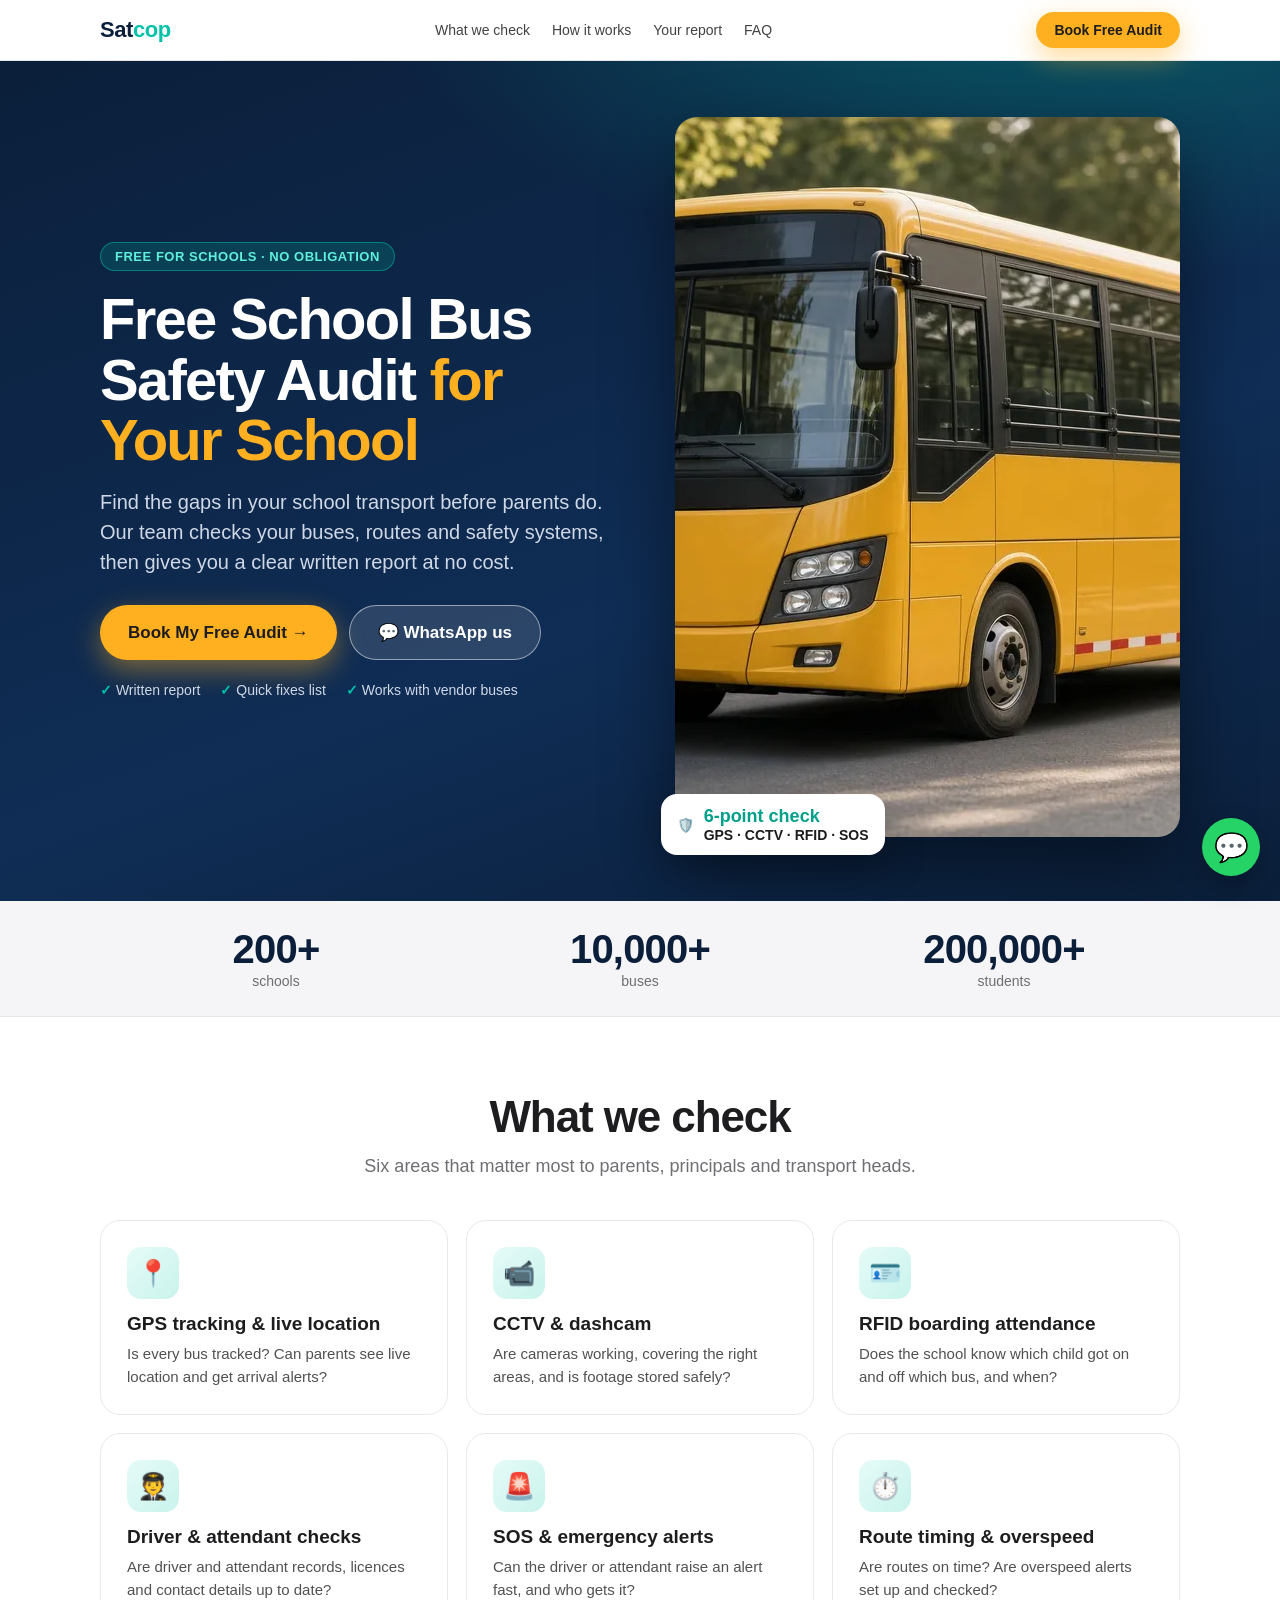
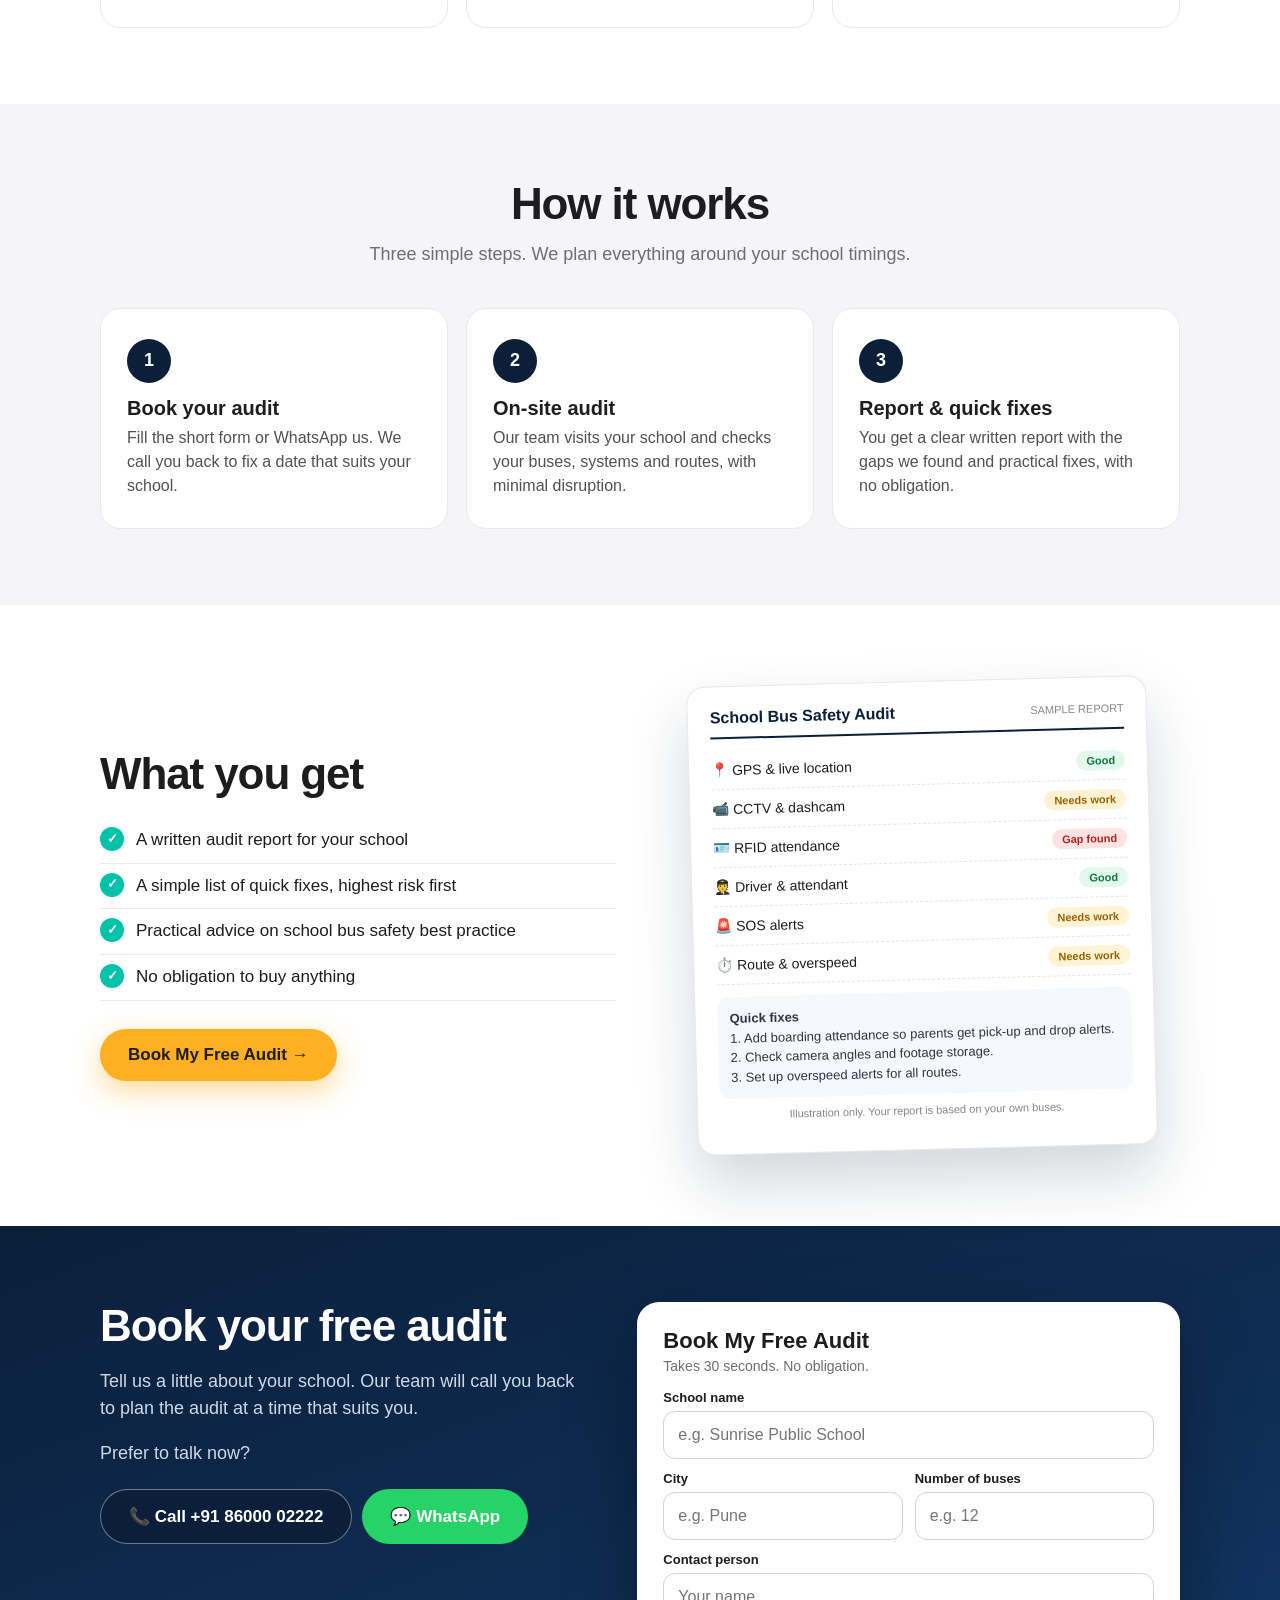
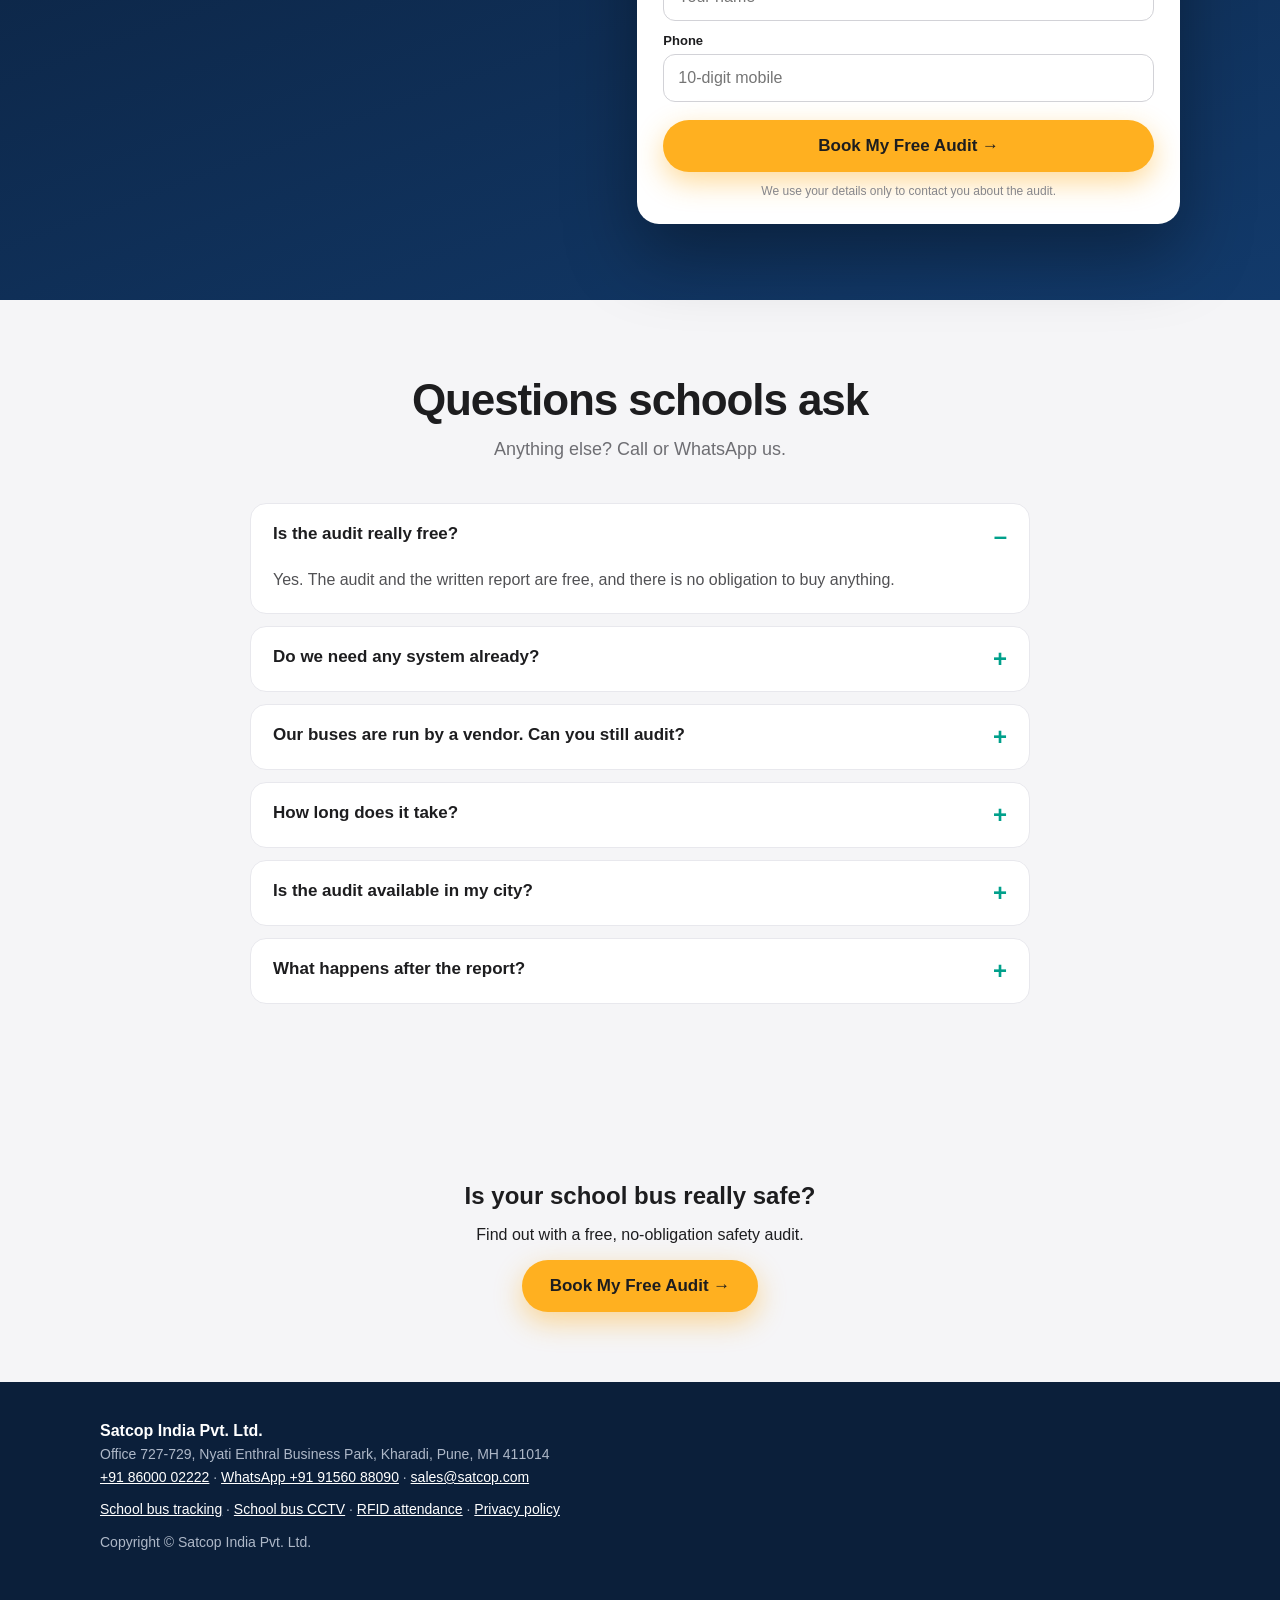
==== commit 9660c815: "Self-contained styles" ====
--- a/school-bus-safety-audit/index.html
+++ b/school-bus-safety-audit/index.html
@@ -17,7 +17,6 @@
 {"@type":"Question","name":"Is the audit really free?","acceptedAnswer":{"@type":"Answer","text":"Yes. The audit and the written report are free, and there is no obligation to buy anything."}},
 {"@type":"Question","name":"Do we need any system already?","acceptedAnswer":{"@type":"Answer","text":"No. We check what you have today, even if you have no tracking or cameras yet."}},
 {"@type":"Question","name":"Our buses are run by a vendor. Can you still audit?","acceptedAnswer":{"@type":"Answer","text":"Yes. We can check vendor buses with your permission and share the report with you."}}]}</script>
-<link rel="stylesheet" href="apple.css"/>
 <style>
 :root{--navy:#0b1f3a;--teal:#00c2a8;--teal-d:#00a08b;--amber:#ffb020}
 *{box-sizing:border-box}body{margin:0;font-family:-apple-system,BlinkMacSystemFont,"Segoe UI",Roboto,Helvetica,Arial,sans-serif;color:#1d1d1f;background:#fff;-webkit-font-smoothing:antialiased}
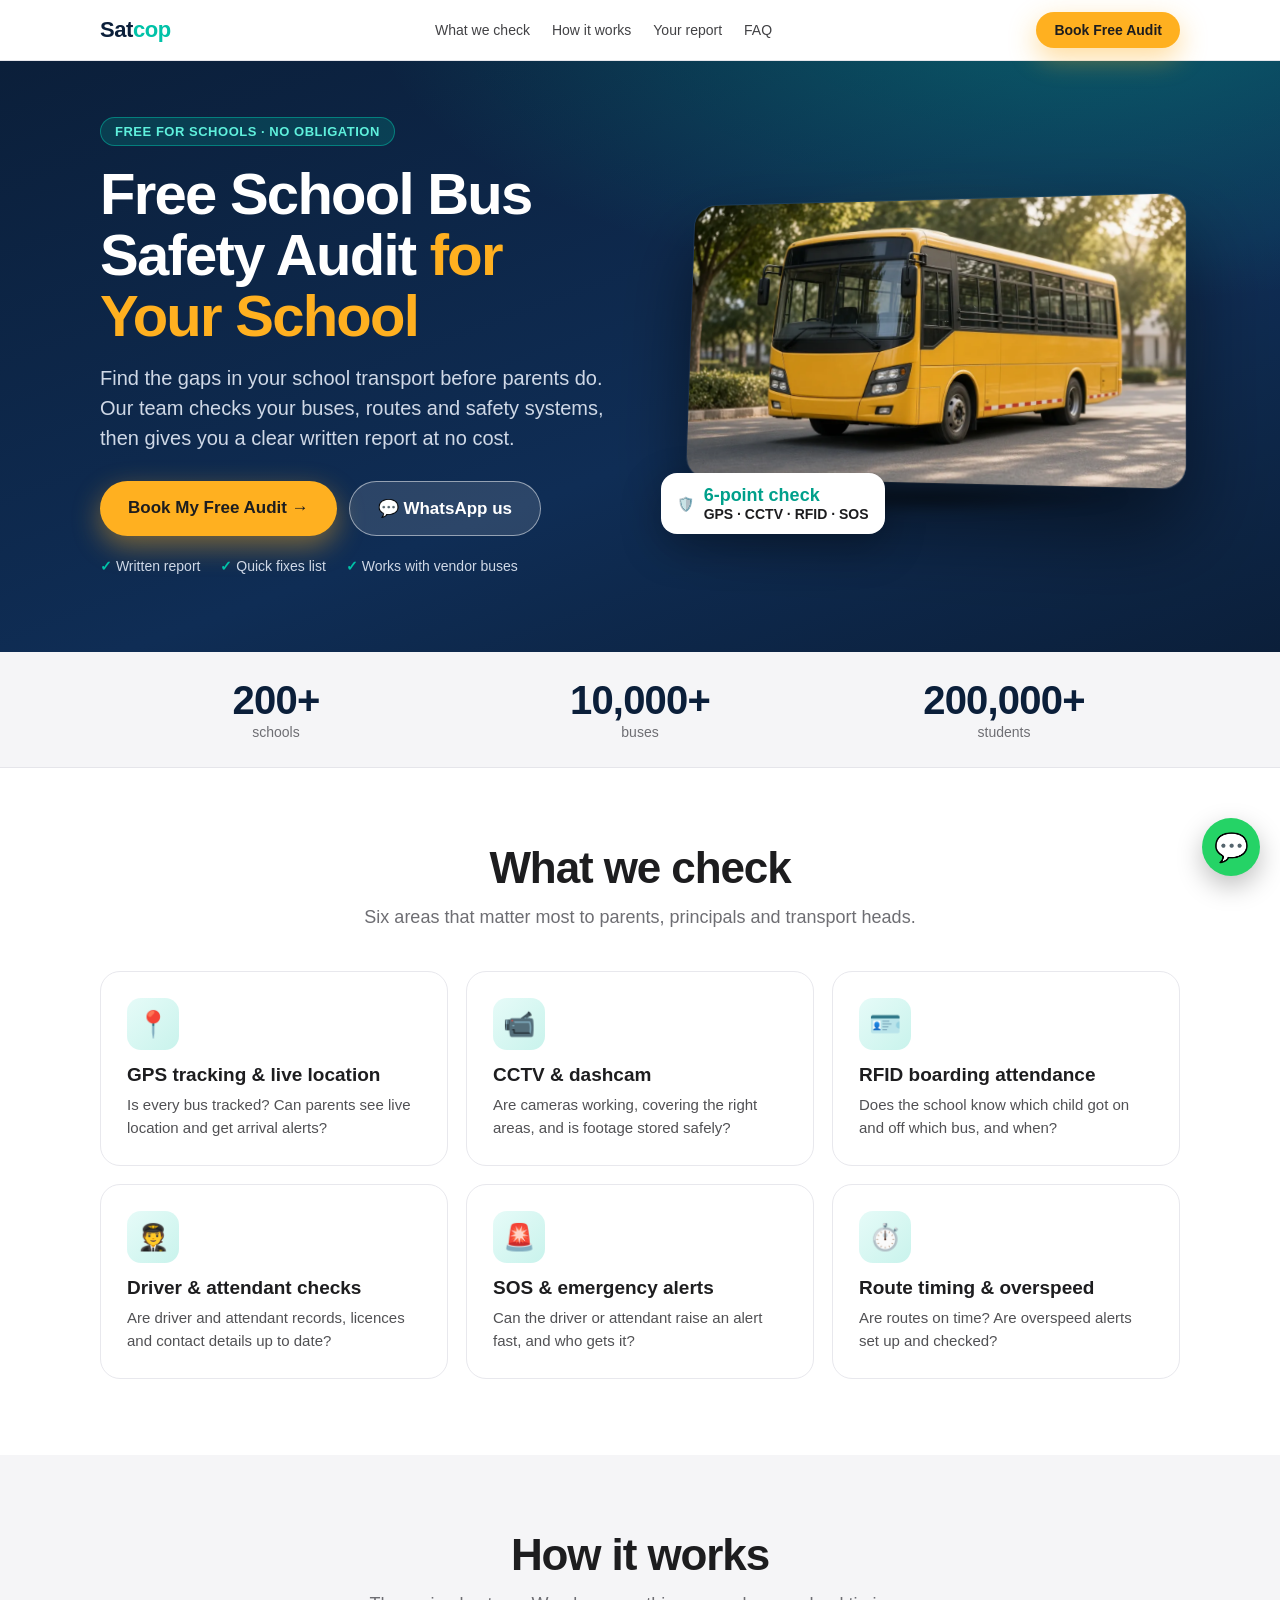
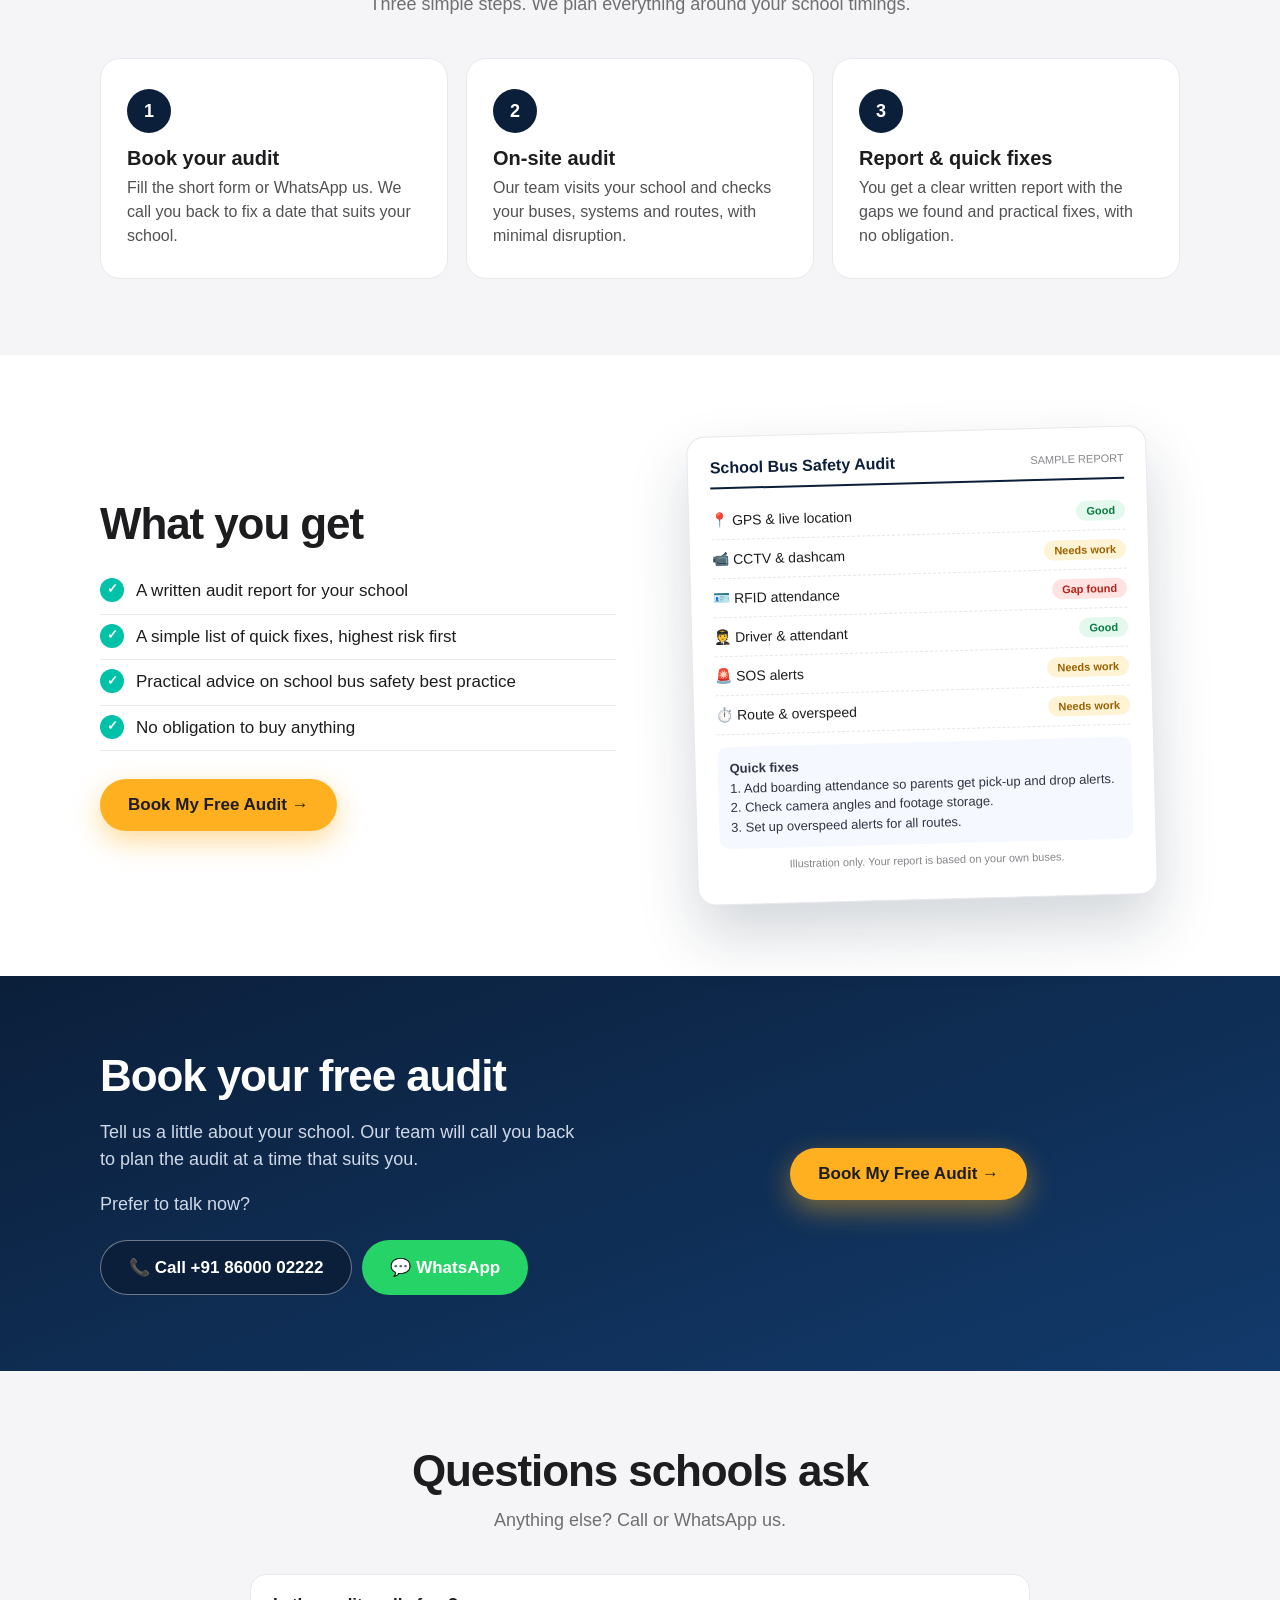
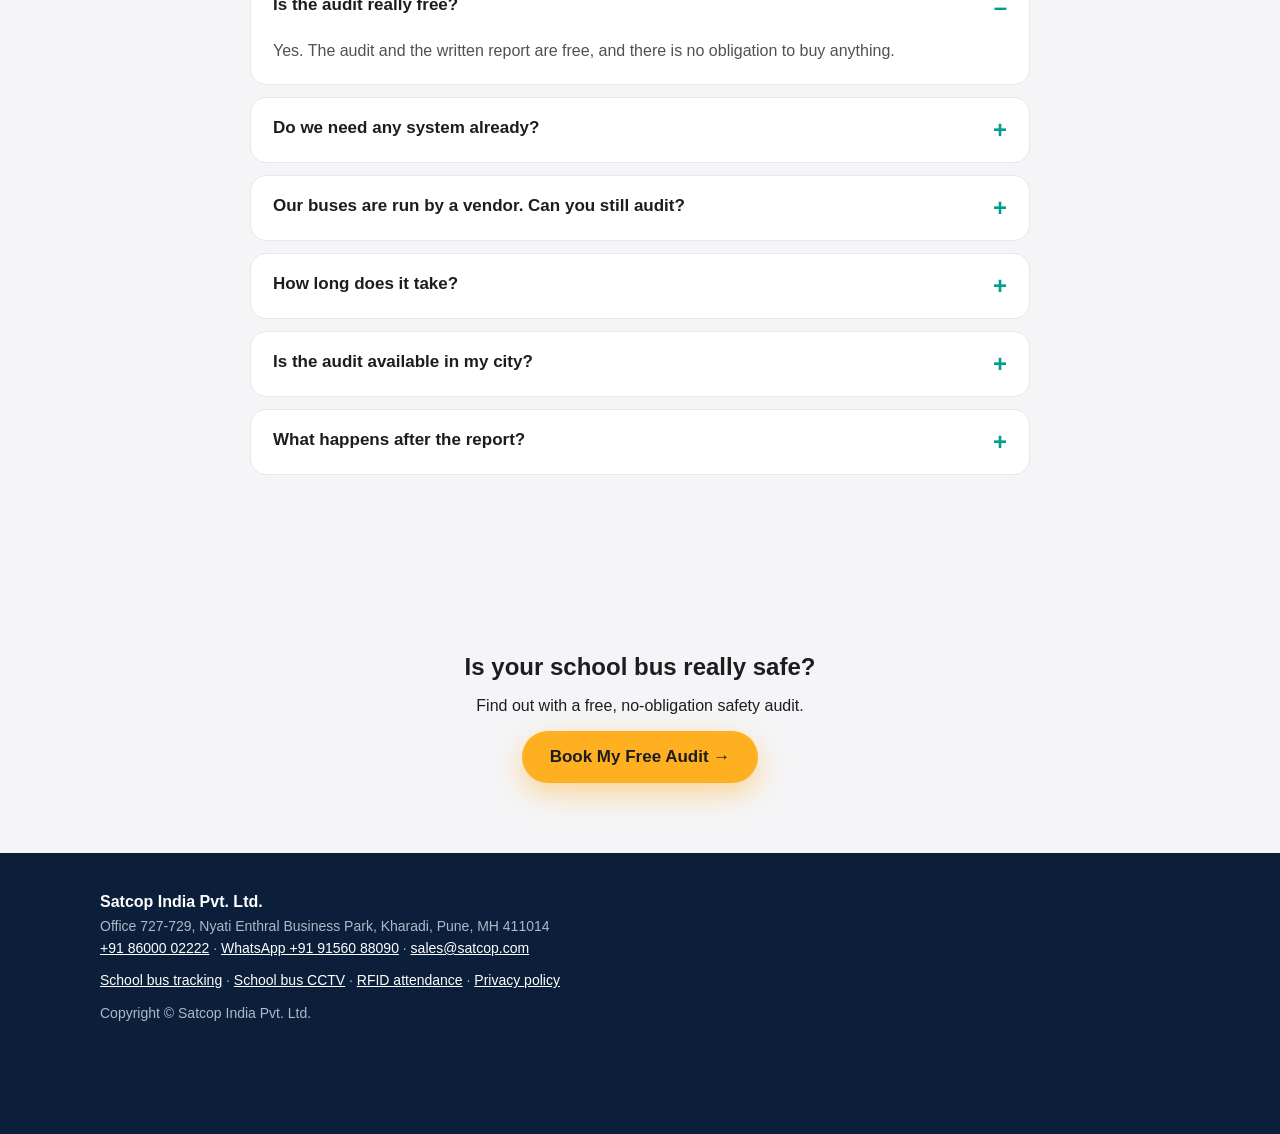
==== commit 070f93e1: "Popup form, full 3D bus, new fields" ====
--- a/school-bus-safety-audit/index.html
+++ b/school-bus-safety-audit/index.html
@@ -41,8 +41,15 @@
 .hero-ctas{display:flex;flex-wrap:wrap;gap:12px}
 .hero-pts{display:flex;flex-wrap:wrap;gap:8px 20px;margin-top:22px;font-size:14px;color:#cfd8e6;list-style:none;padding:0}
 .hero-pts li:before{content:"✓ ";color:var(--teal);font-weight:800}
-.hero-img{position:relative}
-.hero-img img{border-radius:22px;box-shadow:0 30px 70px rgba(0,0,0,.45);aspect-ratio:16/10;object-fit:cover;width:100%}
+.hero-img{position:relative;perspective:1200px;padding:10px 0 34px}
+.bus3d{position:relative;transform-style:preserve-3d;transform:rotateY(-12deg) rotateX(5deg);transition:transform .25s ease-out;will-change:transform}
+.bus3d .float{animation:float 5s ease-in-out infinite}
+.hero-img img{width:100%;height:auto;aspect-ratio:16/9;object-fit:contain;border-radius:22px;background:#0f2d55;box-shadow:0 40px 80px rgba(0,0,0,.5),0 0 0 1px rgba(255,255,255,.08);transform:translateZ(30px)}
+.glow{position:absolute;inset:8% 6%;background:radial-gradient(closest-side,rgba(0,194,168,.55),rgba(255,176,32,.25),transparent);filter:blur(40px);z-index:-1;transform:translateZ(-40px)}
+.ground{position:absolute;left:10%;right:10%;bottom:4px;height:28px;background:radial-gradient(closest-side,rgba(0,0,0,.55),transparent);filter:blur(6px);animation:shadow 5s ease-in-out infinite}
+@keyframes float{0%,100%{transform:translateY(0)}50%{transform:translateY(-12px)}}
+@keyframes shadow{0%,100%{transform:scaleX(1);opacity:.9}50%{transform:scaleX(.88);opacity:.6}}
+@media(prefers-reduced-motion:reduce){.bus3d .float,.ground{animation:none}}
 .badge{position:absolute;left:-14px;bottom:-18px;background:#fff;color:#1d1d1f;border-radius:16px;padding:12px 16px;box-shadow:0 14px 40px rgba(0,0,0,.25);display:flex;gap:10px;align-items:center;font-size:14px;font-weight:600}
 .badge b{display:block;font-size:18px;color:var(--teal-d)}
 .trust{background:#f5f5f7;padding:26px 0;border-bottom:1px solid #e5e5ea}
@@ -100,7 +107,18 @@
 .sticky a{flex:1;padding:13px 6px;font-size:15px;border-radius:12px;white-space:nowrap;gap:5px}
 .sticky .btn-main{flex:1.6;box-shadow:none}
 .fab{position:fixed;right:20px;bottom:24px;z-index:60;width:58px;height:58px;border-radius:50%;background:#25d366;display:grid;place-items:center;box-shadow:0 10px 26px rgba(0,0,0,.25);font-size:28px;text-decoration:none}
+.modal{position:fixed;inset:0;z-index:100;display:none;align-items:center;justify-content:center;padding:16px;background:rgba(5,15,30,.65);backdrop-filter:blur(4px)}
+.modal.open{display:flex;animation:fade .2s}
+.modal-box{position:relative;width:100%;max-width:520px;max-height:calc(100vh - 32px);overflow:auto;border-radius:22px;animation:pop .25s}
+.modal-box form.af{box-shadow:0 30px 70px rgba(0,0,0,.4)}
+.mclose{position:absolute;top:12px;right:12px;width:38px;height:38px;border-radius:50%;border:0;background:#f2f2f7;font-size:22px;cursor:pointer;z-index:2;line-height:1}
+.thanks{display:none;background:#fff;border-radius:22px;padding:40px 26px;text-align:center}
+.thanks .tk{font-size:56px}.thanks h3{font-size:24px;margin:10px 0}.thanks p{color:#515154;line-height:1.5}
+body.mopen{overflow:hidden}
+@keyframes fade{from{opacity:0}}@keyframes pop{from{transform:translateY(24px) scale(.97);opacity:0}}
+@media(max-width:560px){.modal{align-items:flex-end;padding:0}.modal-box{max-width:none;max-height:92vh;border-radius:22px 22px 0 0}.modal-box form.af,.thanks{border-radius:22px 22px 0 0}}
 @media(max-width:900px){
+ .bus3d{transform:rotateY(-8deg) rotateX(4deg)}
  .au-nav nav{display:none}
  .hero{padding:32px 0 48px}.hero .au-wrap,.get,.book .au-wrap{grid-template-columns:1fr;gap:30px}
  .grid3,.steps{grid-template-columns:1fr 1fr}
@@ -119,7 +137,7 @@
 <header class="au-nav"><div class="au-wrap">
  <a class="au-logo" href="https://www.satcop.com/">Sat<span>cop</span></a>
  <nav aria-label="Primary"><a href="#check">What we check</a><a href="#how">How it works</a><a href="#report">Your report</a><a href="#faq">FAQ</a></nav>
- <a class="btn btn-main btn-sm" href="#book" data-cta="nav">Book Free Audit</a>
+ <a class="btn btn-main btn-sm" href="#book" data-open-form data-cta="nav">Book Free Audit</a>
 </div></header>
 <main>
 <section class="hero"><div class="au-wrap">
@@ -128,13 +146,14 @@
   <h1>Free School Bus Safety Audit <em>for Your School</em></h1>
   <p class="lead">Find the gaps in your school transport before parents do. Our team checks your buses, routes and safety systems, then gives you a clear written report at no cost.</p>
   <div class="hero-ctas">
-   <a class="btn btn-main" href="#book" data-cta="hero">Book My Free Audit →</a>
+   <a class="btn btn-main" href="#book" data-open-form data-cta="hero">Book My Free Audit →</a>
    <a class="btn btn-ghost" href="https://wa.me/919156088090?text=Hi%20Satcop%2C%20I%20want%20to%20book%20a%20free%20school%20bus%20safety%20audit" target="_blank" rel="noopener" data-cta="hero-wa">💬 WhatsApp us</a>
   </div>
   <ul class="hero-pts"><li>Written report</li><li>Quick fixes list</li><li>Works with vendor buses</li></ul>
  </div>
  <div class="hero-img">
-  <img src="assets/bus.webp" width="1280" height="720" alt="School bus parked outside a school, ready for a safety audit" fetchpriority="high"/>
+  <div class="bus3d" id="bus3d"><div class="glow"></div><div class="float"><img src="assets/bus.webp" width="1280" height="720" alt="Yellow school bus, ready for a safety audit" fetchpriority="high"/></div></div>
+  <div class="ground"></div>
   <div class="badge">🛡️<div><b>6-point check</b>GPS · CCTV · RFID · SOS</div></div>
  </div>
 </div></section>
@@ -177,7 +196,7 @@
    <li>Practical advice on school bus safety best practice</li>
    <li>No obligation to buy anything</li>
   </ul>
-  <a class="btn btn-main" href="#book" data-cta="report">Book My Free Audit →</a>
+  <a class="btn btn-main" href="#book" data-open-form data-cta="report">Book My Free Audit →</a>
  </div>
  <div>
   <div class="report" aria-label="Sample audit report (illustration)">
@@ -204,28 +223,7 @@
    <a class="btn btn-wa" href="https://wa.me/919156088090?text=Hi%20Satcop%2C%20I%20want%20to%20book%20a%20free%20school%20bus%20safety%20audit" target="_blank" rel="noopener" data-cta="book-wa">💬 WhatsApp</a>
   </div>
  </div>
- <form class="af" id="audit-form" action="https://www.satcop.com/lead-submit.php" method="post" target="af-sink" data-satcop-form="free-audit" novalidate>
-  <h3>Book My Free Audit</h3>
-  <p class="muted">Takes 30 seconds. No obligation.</p>
-  <input type="hidden" name="service" value="Free School Bus Safety Audit"/>
-  <input type="hidden" name="source_page" value="free-audit"/>
-  <input type="hidden" name="source" value="free-audit"/>
-  <input type="hidden" name="form_id" value="free-audit-form"/>
-  <input type="hidden" name="page_url" value=""/>
-  <input type="hidden" name="message" value=""/>
-  <div style="position:absolute;left:-10000px;width:1px;height:1px;overflow:hidden" aria-hidden="true"><label for="af-website">Website</label><input id="af-website" name="website" type="text" tabindex="-1" autocomplete="off"/></div>
-  <label for="af-school">School name</label><input id="af-school" name="school_name" required placeholder="e.g. Sunrise Public School"/>
-  <div class="r2">
-   <div><label for="af-city">City</label><input id="af-city" name="city" required placeholder="e.g. Pune"/></div>
-   <div><label for="af-bus">Number of buses</label><input id="af-bus" name="bus_count" inputmode="numeric" maxlength="5" placeholder="e.g. 12"/></div>
-  </div>
-  <label for="af-name">Contact person</label><input id="af-name" name="name" required autocomplete="name" placeholder="Your name"/>
-  <label for="af-phone">Phone</label><input id="af-phone" name="phone" type="tel" inputmode="tel" maxlength="16" required autocomplete="tel" placeholder="10-digit mobile"/>
-  <button class="btn btn-main" type="submit">Book My Free Audit →</button>
-  <p class="status" role="status" aria-live="polite" hidden></p>
-  <p class="fine">We use your details only to contact you about the audit.</p>
- </form>
- <iframe name="af-sink" title="form" style="display:none"></iframe>
+ <div style="align-self:center;text-align:center"><a class="btn btn-main" href="#book" data-open-form data-cta="book-section">Book My Free Audit →</a></div>
 </div></section>
 
 <section class="sec alt" id="faq"><div class="au-wrap">
@@ -244,7 +242,7 @@
 <section class="final"><div class="au-wrap">
  <h2>Is your school bus really safe?</h2>
  <p class="sub">Find out with a free, no-obligation safety audit.</p>
- <a class="btn btn-main" href="#book" data-cta="final">Book My Free Audit →</a>
+ <a class="btn btn-main" href="#book" data-open-form data-cta="final">Book My Free Audit →</a>
 </div></section>
 </main>
 <footer class="au-foot"><div class="au-wrap">
@@ -254,31 +252,80 @@
  <div style="margin-top:10px"><a href="https://www.satcop.com/school-bus-tracking-solution/">School bus tracking</a> · <a href="https://www.satcop.com/school-bus-cctv-camera/">School bus CCTV</a> · <a href="https://www.satcop.com/rfid-attendance-system-school/">RFID attendance</a> · <a href="https://www.satcop.com/privacy-policy/">Privacy policy</a></div>
  <div style="margin-top:10px">Copyright © Satcop India Pvt. Ltd.</div>
 </div></footer>
+<div class="modal" id="af-modal" role="dialog" aria-modal="true" aria-labelledby="af-title" aria-hidden="true">
+ <div class="modal-box">
+  <button class="mclose" type="button" aria-label="Close" data-close>×</button>
+ <form class="af" id="audit-form" action="https://www.satcop.com/lead-submit.php" method="post" target="af-sink" data-satcop-form="free-audit" novalidate>
+  <h3 id="af-title">Book My Free Audit</h3>
+  <p class="muted">Takes 30 seconds. No obligation.</p>
+  <input type="hidden" name="service" value="Free School Bus Safety Audit"/>
+  <input type="hidden" name="source_page" value="free-audit"/>
+  <input type="hidden" name="source" value="free-audit"/>
+  <input type="hidden" name="form_id" value="free-audit-form"/>
+  <input type="hidden" name="page_url" value=""/>
+  <input type="hidden" name="message" value=""/>
+  <div style="position:absolute;left:-10000px;width:1px;height:1px;overflow:hidden" aria-hidden="true"><label for="af-website">Website</label><input id="af-website" name="website" type="text" tabindex="-1" autocomplete="off"/></div>
+  <label for="af-name">Name</label><input id="af-name" name="name" required autocomplete="name" placeholder="Your name"/>
+  <label for="af-email">Email</label><input id="af-email" name="email" type="email" required autocomplete="email" placeholder="you@school.edu.in"/>
+  <label for="af-phone">Mobile Number</label><input id="af-phone" name="phone" type="tel" inputmode="tel" maxlength="16" required autocomplete="tel" placeholder="10-digit mobile"/>
+  <div class="r2">
+   <div><label for="af-city">City</label><input id="af-city" name="city" required placeholder="e.g. Pune"/></div>
+   <div><label for="af-bus">Buses (optional)</label><input id="af-bus" name="bus_count" inputmode="numeric" maxlength="5" placeholder="e.g. 12"/></div>
+  </div>
+  <label for="af-school">School Name</label><input id="af-school" name="school_name" required placeholder="e.g. Sunrise Public School"/>
+  <label for="af-contact">Contact Person</label><input id="af-contact" name="contact_person" required placeholder="Principal / transport head"/>
+  <button class="btn btn-main" type="submit">Book My Free Audit →</button>
+  <p class="status" role="status" aria-live="polite" hidden></p>
+  <p class="fine">We use your details only to contact you about the audit.</p>
+ </form>
+<iframe name="af-sink" title="form" style="display:none"></iframe>
+  <div class="thanks" id="af-thanks"><div class="tk">✅</div><h3>Thank you!</h3><p>We have received your request. Our team will call you soon to plan your free school bus safety audit.</p><a class="btn btn-wa" href="https://wa.me/919156088090?text=Hi%20Satcop%2C%20I%20just%20booked%20a%20free%20school%20bus%20safety%20audit" target="_blank" rel="noopener" data-cta="thanks-wa">💬 WhatsApp us</a><p><button class="btn btn-call btn-sm" type="button" data-close>Close</button></p></div>
+ </div>
+</div>
 <div class="sticky" aria-label="Quick actions">
  <a class="btn btn-call" href="tel:+918600002222" data-cta="sticky-call">📞 Call</a>
  <a class="btn btn-wa" href="https://wa.me/919156088090?text=Hi%20Satcop%2C%20I%20want%20to%20book%20a%20free%20school%20bus%20safety%20audit" target="_blank" rel="noopener" data-cta="sticky-wa">💬 WhatsApp</a>
- <a class="btn btn-main" href="#book" data-cta="sticky-book">Book Free Audit</a>
+ <a class="btn btn-main" href="#book" data-open-form data-cta="sticky-book">Book Free Audit</a>
 </div>
 <a class="fab" href="https://wa.me/919156088090?text=Hi%20Satcop%2C%20I%20want%20to%20book%20a%20free%20school%20bus%20safety%20audit" target="_blank" rel="noopener" aria-label="WhatsApp us" data-cta="fab-wa">💬</a>
 <script>
 (function(){
- var f=document.getElementById('audit-form'),st=f.querySelector('.status'),sent=false;
- document.querySelectorAll('[data-cta]').forEach(function(a){a.addEventListener('click',function(){gtag('event',/wa\.me/.test(a.href)?'whatsapp_click':/^tel:/.test(a.href)?'call_click':'cta_click',{cta:a.getAttribute('data-cta'),page:'free-audit'});});});
+ var M=document.getElementById('af-modal'),f=document.getElementById('audit-form'),tk=document.getElementById('af-thanks'),st=f.querySelector('.status'),sent=false,last;
+ function openM(e){if(e)e.preventDefault();last=document.activeElement;f.style.display='';tk.style.display='none';st.hidden=true;M.classList.add('open');M.setAttribute('aria-hidden','false');document.body.classList.add('mopen');setTimeout(function(){f.name.focus({preventScroll:true})},60);gtag('event','form_open',{form_id:'free-audit-form'});}
+ function closeM(){M.classList.remove('open');M.setAttribute('aria-hidden','true');document.body.classList.remove('mopen');if(last)last.focus({preventScroll:true});}
+ window.openAuditForm=openM;
+ document.querySelectorAll('[data-open-form]').forEach(function(a){a.addEventListener('click',openM);});
+ M.querySelectorAll('[data-close]').forEach(function(b){b.addEventListener('click',closeM);});
+ M.addEventListener('click',function(e){if(e.target===M)closeM();});
+ document.addEventListener('keydown',function(e){if(e.key==='Escape'&&M.classList.contains('open'))closeM();});
+ document.querySelectorAll('[data-cta]').forEach(function(a){a.addEventListener('click',function(){gtag('event',/wa\.me/.test(a.href||'')?'whatsapp_click':/^tel:/.test(a.href||'')?'call_click':'cta_click',{cta:a.getAttribute('data-cta'),page:'free-audit'});});});
  function say(t,c){st.hidden=false;st.textContent=t;st.style.color=c||'#1d1d1f';}
+ function bad(e,el,t){e.preventDefault();say(t,'#b42318');el.focus();}
+ function done(){f.style.display='none';tk.style.display='block';f.reset();}
  f.addEventListener('submit',function(e){
-  if(f.website.value){e.preventDefault();say('Thank you! Our team will call you back shortly.','#0a7a3e');return;}
+  if(f.website.value){e.preventDefault();done();return;}
   var p=f.phone.value.replace(/\D/g,'').replace(/^(91|0)(?=\d{10}$)/,'');
-  if(f.school_name.value.trim().length<2){e.preventDefault();say('Please enter your school name.','#b42318');f.school_name.focus();return;}
-  if(!f.city.value.trim()){e.preventDefault();say('Please enter your city.','#b42318');f.city.focus();return;}
-  if(f.name.value.trim().length<2){e.preventDefault();say('Please enter the contact person\'s name.','#b42318');f.name.focus();return;}
-  if(!/^[6-9]\d{9}$/.test(p)){e.preventDefault();say('Please enter a 10-digit Indian mobile number.','#b42318');f.phone.focus();return;}
-  f.page_url.value=location.href;
-  f.message.value='FREE AUDIT REQUEST | School: '+f.school_name.value.trim()+' | Buses: '+(f.bus_count.value||'-')+' | Source: free-audit';
+  if(f.name.value.trim().length<2)return bad(e,f.name,'Please enter your name.');
+  if(!/^[^\s@]+@[^\s@]+\.[^\s@]{2,}$/.test(f.email.value.trim()))return bad(e,f.email,'Please enter a valid email address.');
+  if(!/^[6-9]\d{9}$/.test(p))return bad(e,f.phone,'Please enter a valid 10-digit Indian mobile number.');
+  if(!f.city.value.trim())return bad(e,f.city,'Please enter your city.');
+  if(f.school_name.value.trim().length<2)return bad(e,f.school_name,'Please enter your school name.');
+  if(f.contact_person.value.trim().length<2)return bad(e,f.contact_person,'Please enter the contact person.');
+  f.phone.value=p;f.page_url.value=location.href;
+  f.message.value='FREE AUDIT REQUEST | School: '+f.school_name.value.trim()+' | Contact person: '+f.contact_person.value.trim()+' | Email: '+f.email.value.trim()+' | Buses: '+(f.bus_count.value||'-')+' | Source: free-audit';
   sent=true;say('Sending…');
   gtag('event','generate_lead',{form_id:'free-audit-form',lead_source:'free-audit',city:f.city.value.trim(),bus_count:f.bus_count.value||''});
   gtag('event','free_audit_form_submit',{form_id:'free-audit-form'});
  });
- document.querySelector('iframe[name=af-sink]').addEventListener('load',function(){if(sent){say('Thank you! We have received your request. Our team will call you to plan your free audit.','#0a7a3e');f.reset();sent=false;}});
+ document.querySelector('iframe[name=af-sink]').addEventListener('load',function(){if(sent){sent=false;done();}});
+ /* parallax */
+ var b=document.getElementById('bus3d'),mq=matchMedia('(prefers-reduced-motion:reduce)');
+ if(b&&!mq.matches){var base=innerWidth>900?[-12,5]:[-8,4],mx=0,my=0,sy=0,raf;
+  function upd(){raf=0;b.style.transform='rotateY('+(base[0]+mx*10)+'deg) rotateX('+(base[1]-my*8+sy)+'deg)';}
+  function q(){if(!raf)raf=requestAnimationFrame(upd);}
+  document.querySelector('.hero').addEventListener('mousemove',function(e){mx=e.clientX/innerWidth-.5;my=e.clientY/innerHeight-.5;q();});
+  addEventListener('scroll',function(){sy=Math.min(scrollY,600)/60;q();},{passive:true});}
+ if(location.hash==='#book')openM();
 })();
 </script>
 </body>
